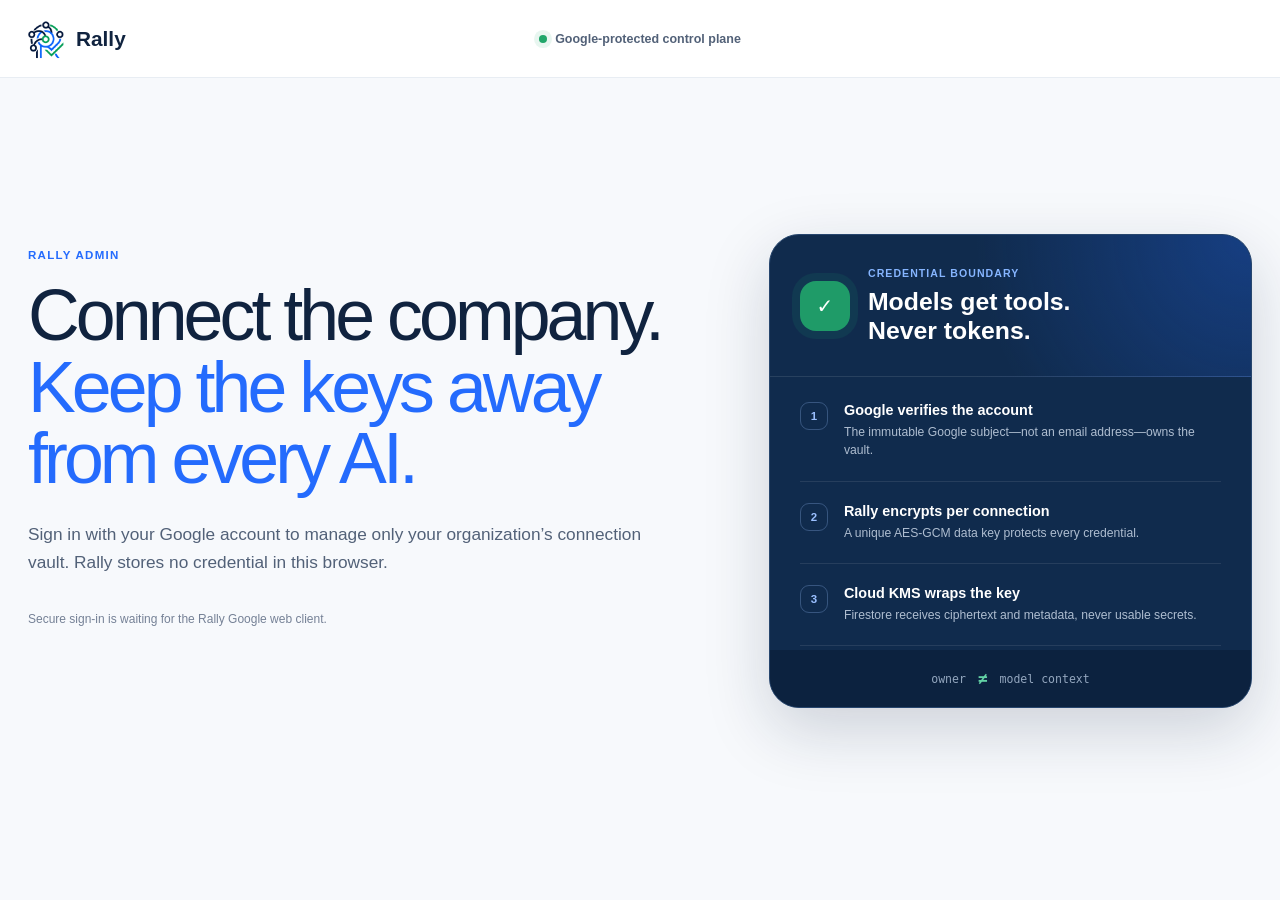
==== site/admin/index.html @ dcc52928 "Add Google-backed customer credential vault" ====
<!doctype html>
<html lang="en">
<head>
  <meta charset="utf-8">
  <meta name="viewport" content="width=device-width,initial-scale=1">
  <meta name="robots" content="noindex,nofollow">
  <meta name="theme-color" content="#f7f9fc">
  <title>Rally Admin · Secure connections</title>
  <link rel="icon" href="../rally-symbol.png">
  <link rel="stylesheet" href="styles.css?v=20260830a">
  <script src="config.js" defer></script>
  <script src="app.js" defer></script>
</head>
<body>
  <a class="skip-link" href="#main">Skip to connections</a>
  <header class="admin-header">
    <a class="brand" href="../" aria-label="Rally homepage"><img src="../rally-symbol.png" alt=""><span>Rally</span></a>
    <div class="header-trust"><span class="trust-dot"></span><span>Google-protected control plane</span></div>
    <button class="text-button" type="button" data-sign-out hidden>Sign out</button>
  </header>

  <main id="main">
    <section class="signin-shell" data-signed-out>
      <div class="signin-copy">
        <p class="eyebrow">Rally admin</p>
        <h1>Connect the company.<br><span>Keep the keys away from every AI.</span></h1>
        <p class="lede">Sign in with your Google account to manage only your organization’s connection vault. Rally stores no credential in this browser.</p>
        <div class="signin-action">
          <div data-google-button></div>
          <p class="configuration-note" data-configuration-note>Checking secure sign-in…</p>
        </div>
      </div>
      <aside class="security-receipt" aria-label="Credential security architecture">
        <div class="receipt-heading"><span class="shield">✓</span><div><p>Credential boundary</p><h2>Models get tools.<br>Never tokens.</h2></div></div>
        <ol>
          <li><span>1</span><div><b>Google verifies the account</b><small>The immutable Google subject—not an email address—owns the vault.</small></div></li>
          <li><span>2</span><div><b>Rally encrypts per connection</b><small>A unique AES-GCM data key protects every credential.</small></div></li>
          <li><span>3</span><div><b>Cloud KMS wraps the key</b><small>Firestore receives ciphertext and metadata, never usable secrets.</small></div></li>
        </ol>
        <p class="receipt-rule"><span>owner</span><b>≠</b><span>model context</span></p>
      </aside>
    </section>

    <section class="dashboard" data-dashboard hidden>
      <div class="dashboard-heading">
        <div><p class="eyebrow">Connection vault</p><h1>Your approved systems.</h1><p>Secure credentials here first. Rally will not call a provider until its capability check and policy preset also pass.</p></div>
        <div class="account-card"><img data-user-picture alt="" hidden><span class="account-initial" data-user-initial>R</span><div><b data-user-name>Rally administrator</b><small data-user-email></small></div></div>
      </div>

      <div class="vault-summary" aria-label="Vault status">
        <div><span data-connection-count>0</span><p>credentials secured</p></div>
        <div><span>9</span><p>bounded adapters</p></div>
        <div><span>0</span><p>keys exposed to models</p></div>
        <div class="kms-proof"><span>✓</span><p><b>Google Cloud KMS</b><small>Envelope encryption active</small></p></div>
      </div>

      <div class="connection-heading"><div><p class="eyebrow">Business systems</p><h2>Grant the minimum. Verify before use.</h2></div><p>A stored credential is not automatically a live connection. Rally keeps each adapter disabled until authenticated discovery proves exactly what it can do.</p></div>
      <div class="connection-grid" data-connection-grid>
        <article class="connection-card is-pending" data-connector="google-workspace"><header><img src="../brandmarks/google.svg" alt=""><span class="connection-state">OAuth required</span></header><h3>Google Workspace</h3><p>Drive, Docs, Sheets, Slides, Calendar, Gmail, Chat, and contacts.</p><footer><span>OAuth</span><button type="button" disabled>OAuth next</button></footer></article>
        <article class="connection-card is-pending" data-connector="slack"><header><img src="../brandmarks/slack.svg" alt=""><span class="connection-state">OAuth required</span></header><h3>Slack</h3><p>Search decisions, understand history, and prepare governed team updates.</p><footer><span>OAuth</span><button type="button" disabled>OAuth next</button></footer></article>
        <article class="connection-card" data-connector="github" data-kind="bearer_token"><header><img src="../brandmarks/github.svg" alt=""><span class="connection-state">Not secured</span></header><h3>GitHub</h3><p>Repositories, issues, pull requests, and Actions through the locked-down MCP path.</p><footer><span>Token</span><button type="button">Secure credential</button></footer></article>
        <article class="connection-card" data-connector="cloudflare" data-kind="api_key"><header><img src="../brandmarks/cloudflare.svg" alt=""><span class="connection-state">Not secured</span></header><h3>Cloudflare</h3><p>Observability, DNS, Workers, storage, and security under an explicit scope.</p><footer><span>API token</span><button type="button">Secure credential</button></footer></article>
        <article class="connection-card" data-connector="n8n" data-kind="api_key"><header><img src="../brandmarks/n8n.svg" alt=""><span class="connection-state">Not secured</span></header><h3>n8n</h3><p>Only administrator-approved workflows exposed as bounded company tools.</p><footer><span>API key</span><button type="button">Secure credential</button></footer></article>
        <article class="connection-card" data-connector="stripe" data-kind="api_key"><header><img src="../brandmarks/stripe.svg" alt=""><span class="connection-state">Not secured</span></header><h3>Stripe</h3><p>Customers, subscriptions, payments, and reports with money movement gated.</p><footer><span>Restricted key</span><button type="button">Secure credential</button></footer></article>
        <article class="connection-card is-pending" data-connector="atlassian"><header><img src="../brandmarks/atlassian.svg" alt=""><span class="connection-state">OAuth required</span></header><h3>Atlassian</h3><p>Jira, Confluence, and Compass context in one accountable assignment.</p><footer><span>OAuth</span><button type="button" disabled>OAuth next</button></footer></article>
        <article class="connection-card is-pending" data-connector="salesforce"><header><img src="../brandmarks/salesforce.svg" alt=""><span class="connection-state">OAuth required</span></header><h3>Salesforce</h3><p>Customer, pipeline, and service records through a read-first SObject boundary.</p><footer><span>OAuth</span><button type="button" disabled>OAuth next</button></footer></article>
        <article class="connection-card" data-connector="hyperagent" data-kind="bearer_token"><header><img src="../brandmarks/hyperagent.svg" alt=""><span class="connection-state">Not secured</span></header><h3>HyperAgent</h3><p>Delegate eligible creative work through a verified agent interface.</p><footer><span>Token</span><button type="button">Secure credential</button></footer></article>
      </div>
      <p class="vault-boundary"><b>Honest boundary:</b> credential storage is live only after Google sign-in and the KMS control plane respond. “Secured” means encrypted at rest—not yet discovered, approved, or executable.</p>
    </section>
  </main>

  <dialog class="credential-dialog" data-credential-dialog aria-labelledby="credential-title">
    <form method="dialog" data-credential-form>
      <button class="dialog-close" type="button" aria-label="Close" data-dialog-close>×</button>
      <p class="eyebrow">Tenant-isolated vault</p>
      <h2 id="credential-title">Secure a credential</h2>
      <p data-dialog-copy>The value travels once over HTTPS to Rally’s Google Cloud control plane.</p>
      <label for="credential-value">Credential value</label>
      <input id="credential-value" name="credential" type="password" autocomplete="off" spellcheck="false" required maxlength="65536">
      <div class="dialog-safety"><span>✓</span><p>Never stored in this browser. Never returned by the API. Never placed in model context.</p></div>
      <p class="form-status" data-form-status role="status"></p>
      <button class="primary-button" type="submit">Encrypt and secure</button>
    </form>
  </dialog>
</body>
</html>
---- site/admin/styles.css ----
:root {
  --blue: #246bfd;
  --blue-soft: #e9f0ff;
  --green: #137333;
  --green-soft: #e7f7f0;
  --ink: #10233f;
  --muted: #526178;
  --quiet: #758196;
  --line: #d9e0ea;
  --line-soft: #e8edf3;
  --surface: #fff;
  --canvas: #f7f9fc;
  --shadow: 0 16px 50px rgba(16,35,63,.09);
}
* { box-sizing: border-box; }
html { min-height: 100%; }
body { min-height: 100vh; margin: 0; color: var(--ink); background: var(--canvas); font-family: Roboto, Arial, system-ui, sans-serif; -webkit-font-smoothing: antialiased; }
button, input { font: inherit; }
button { color: inherit; }
p { color: var(--muted); line-height: 1.6; }
h1, h2, h3, p { margin-top: 0; }
h1, h2, h3 { font-family: Arial, system-ui, sans-serif; }
button:focus-visible, a:focus-visible, input:focus-visible { outline: 3px solid rgba(36,107,253,.24); outline-offset: 3px; }
[hidden] { display: none !important; }
.skip-link { position: fixed; z-index: 100; top: -60px; left: 18px; padding: 12px 16px; color: #fff; border-radius: 8px; background: var(--blue); }
.skip-link:focus { top: 18px; }
.admin-header { min-height: 78px; display: grid; grid-template-columns: 1fr auto 1fr; align-items: center; gap: 20px; padding: 0 max(24px, calc((100vw - 1320px) / 2)); border-bottom: 1px solid var(--line-soft); background: rgba(255,255,255,.95); backdrop-filter: blur(16px); }
.brand { display: inline-flex; align-items: center; gap: 10px; width: fit-content; color: var(--ink); text-decoration: none; font-size: 1.3rem; font-weight: 650; }
.brand img { width: 42px; height: 42px; object-fit: contain; }
.header-trust { display: inline-flex; align-items: center; gap: 8px; color: var(--muted); font-size: .78rem; font-weight: 600; }
.trust-dot { width: 8px; height: 8px; border-radius: 50%; background: #20a66a; box-shadow: 0 0 0 5px rgba(32,166,106,.1); }
.text-button { justify-self: end; padding: 9px 14px; cursor: pointer; border: 0; border-radius: 999px; background: transparent; font-size: .84rem; font-weight: 600; }
.text-button:hover { background: #eef2f8; }
main { max-width: 1320px; margin: 0 auto; padding: 68px 28px 100px; }
.eyebrow { margin: 0 0 16px; color: var(--blue); font-size: .72rem; font-weight: 750; letter-spacing: .11em; text-transform: uppercase; }
.signin-shell { min-height: 650px; display: grid; grid-template-columns: minmax(0, 1.04fr) minmax(430px, .76fr); align-items: center; gap: 80px; }
.signin-copy { max-width: 720px; }
.signin-copy h1, .dashboard-heading h1 { margin-bottom: 26px; font-size: clamp(3rem, 5.6vw, 5.3rem); font-weight: 500; line-height: 1; letter-spacing: -.055em; }
.signin-copy h1 span { color: var(--blue); }
.lede { max-width: 620px; margin-bottom: 34px; font-size: 1.08rem; }
.signin-action { min-height: 86px; }
.configuration-note { margin: 12px 0 0; color: var(--quiet); font-size: .75rem; }
.security-receipt { overflow: hidden; border: 1px solid #27466e; border-radius: 30px; background: #102b4d; box-shadow: 0 22px 65px rgba(16,35,63,.18); }
.receipt-heading { display: flex; align-items: center; gap: 18px; padding: 30px; border-bottom: 1px solid rgba(255,255,255,.1); background: radial-gradient(circle at 100% 0, rgba(36,107,253,.3), transparent 55%); }
.receipt-heading p { margin: 0 0 5px; color: #86b5ff; font-size: .66rem; font-weight: 750; letter-spacing: .1em; text-transform: uppercase; }
.receipt-heading h2 { margin: 0; color: #fff; font-size: 1.55rem; line-height: 1.2; }
.shield { width: 50px; height: 50px; display: grid; flex: none; place-items: center; color: #fff; border-radius: 16px; background: #1f9b68; box-shadow: 0 0 0 8px rgba(31,155,104,.12); font-size: 1.25rem; }
.security-receipt ol { margin: 0; padding: 4px 30px; list-style: none; }
.security-receipt li { display: grid; grid-template-columns: 30px 1fr; gap: 14px; padding: 21px 0; border-bottom: 1px solid rgba(255,255,255,.09); }
.security-receipt li > span { width: 28px; height: 28px; display: grid; place-items: center; color: #9bc0ff; border: 1px solid rgba(155,192,255,.28); border-radius: 9px; font-size: .72rem; font-weight: 700; }
.security-receipt b { display: block; color: #fff; font-size: .9rem; }
.security-receipt small { display: block; margin-top: 5px; color: #aebdd0; font-size: .76rem; line-height: 1.5; }
.receipt-rule { display: flex; align-items: center; justify-content: center; gap: 12px; margin: 0; padding: 19px; color: #94a7bf; background: #0c223f; font: .72rem ui-monospace, SFMono-Regular, Menlo, monospace; }
.receipt-rule b { color: #63d2a5; font-size: 1rem; }
.dashboard-heading { display: grid; grid-template-columns: 1fr auto; align-items: end; gap: 50px; margin-bottom: 36px; }
.dashboard-heading > div:first-child { max-width: 760px; }
.dashboard-heading h1 { margin-bottom: 16px; }
.dashboard-heading > div:first-child > p:last-child { max-width: 680px; margin-bottom: 0; }
.account-card { min-width: 250px; display: flex; align-items: center; gap: 12px; padding: 14px 16px; border: 1px solid var(--line); border-radius: 18px; background: #fff; }
.account-card img, .account-initial { width: 40px; height: 40px; border-radius: 50%; }
.account-card img { object-fit: cover; }
.account-initial { display: grid; place-items: center; color: #fff; background: #7651c9; font-weight: 700; }
.account-card b, .account-card small { display: block; }
.account-card b { font-size: .82rem; }
.account-card small { max-width: 180px; overflow: hidden; margin-top: 3px; color: var(--quiet); font-size: .7rem; text-overflow: ellipsis; white-space: nowrap; }
.vault-summary { display: grid; grid-template-columns: repeat(3, minmax(120px, .65fr)) minmax(260px, 1.2fr); overflow: hidden; margin-bottom: 82px; border: 1px solid var(--line); border-radius: 24px; background: #fff; box-shadow: 0 10px 34px rgba(16,35,63,.05); }
.vault-summary > div { min-height: 118px; display: flex; flex-direction: column; justify-content: center; padding: 22px 26px; border-right: 1px solid var(--line-soft); }
.vault-summary > div:last-child { border-right: 0; }
.vault-summary span { color: var(--blue); font-size: 1.7rem; font-weight: 600; }
.vault-summary p { margin: 4px 0 0; font-size: .74rem; }
.vault-summary .kms-proof { flex-direction: row; align-items: center; justify-content: flex-start; gap: 13px; background: var(--green-soft); }
.kms-proof > span { width: 38px; height: 38px; display: grid; place-items: center; color: #fff; border-radius: 50%; background: #24a36b; font-size: .9rem; }
.kms-proof b, .kms-proof small { display: block; }
.kms-proof b { color: var(--green); font-size: .84rem; }
.kms-proof small { margin-top: 3px; color: #51806b; font-size: .68rem; }
.connection-heading { display: grid; grid-template-columns: 1fr minmax(340px, .7fr); align-items: end; gap: 70px; margin-bottom: 30px; }
.connection-heading h2 { margin: 0; font-size: clamp(2rem, 3.6vw, 3.3rem); font-weight: 500; line-height: 1.05; letter-spacing: -.045em; }
.connection-heading > p { margin: 0 0 4px; font-size: .88rem; }
.connection-grid { display: grid; grid-template-columns: repeat(3, 1fr); gap: 16px; }
.connection-card { min-height: 260px; display: flex; flex-direction: column; padding: 24px; border: 1px solid var(--line); border-radius: 22px; background: #fff; transition: border-color .18s, box-shadow .18s, transform .18s; }
.connection-card:hover { border-color: #b7c6db; box-shadow: 0 14px 36px rgba(16,35,63,.07); transform: translateY(-2px); }
.connection-card.is-secured { border-color: #a8dcc2; background: linear-gradient(180deg, #f2fbf6, #fff 44%); }
.connection-card header { display: flex; align-items: center; justify-content: space-between; gap: 16px; }
.connection-card header img { width: 42px; height: 42px; padding: 8px; object-fit: contain; border: 1px solid var(--line-soft); border-radius: 13px; background: #fff; }
.connection-state { color: var(--quiet); border-radius: 999px; background: #f0f3f8; padding: 7px 9px; font-size: .59rem; font-weight: 700; letter-spacing: .045em; text-transform: uppercase; }
.is-secured .connection-state { color: var(--green); background: var(--green-soft); }
.connection-card h3 { margin: 27px 0 8px; font-size: 1.13rem; }
.connection-card > p { margin: 0; font-size: .79rem; line-height: 1.55; }
.connection-card footer { display: flex; align-items: center; justify-content: space-between; gap: 12px; margin-top: auto; padding-top: 22px; }
.connection-card footer > span { color: var(--quiet); font-size: .65rem; text-transform: uppercase; }
.connection-card button { padding: 8px 11px; cursor: pointer; color: #174ea6; border: 0; border-radius: 10px; background: var(--blue-soft); font-size: .72rem; font-weight: 650; }
.connection-card button:hover { color: #fff; background: var(--blue); }
.connection-card button:disabled { cursor: not-allowed; color: var(--quiet); background: #f0f3f8; }
.connection-card.is-pending { background: #fbfcfe; }
.vault-boundary { max-width: 1000px; margin: 28px 0 0; padding: 18px 20px; border-left: 3px solid #63d2a5; border-radius: 0 14px 14px 0; background: #eef6f3; font-size: .76rem; }
.credential-dialog { width: min(520px, calc(100vw - 32px)); padding: 0; color: var(--ink); border: 0; border-radius: 26px; background: #fff; box-shadow: 0 30px 90px rgba(16,35,63,.26); }
.credential-dialog::backdrop { background: rgba(16,35,63,.5); backdrop-filter: blur(5px); }
.credential-dialog form { position: relative; padding: 34px; }
.credential-dialog h2 { margin-bottom: 12px; font-size: 2rem; letter-spacing: -.04em; }
.credential-dialog form > p:not(.eyebrow):not(.form-status) { margin-bottom: 24px; font-size: .86rem; }
.dialog-close { position: absolute; top: 18px; right: 18px; width: 36px; height: 36px; cursor: pointer; border: 0; border-radius: 50%; background: #f0f3f8; font-size: 1.35rem; }
.credential-dialog label { display: block; margin-bottom: 8px; font-size: .74rem; font-weight: 650; }
.credential-dialog input { width: 100%; min-height: 50px; padding: 12px 14px; border: 1px solid var(--line); border-radius: 12px; background: #f9fbfd; }
.dialog-safety { display: flex; gap: 10px; margin: 15px 0 20px; padding: 13px; border-radius: 12px; background: var(--green-soft); }
.dialog-safety > span { color: var(--green); font-weight: 700; }
.dialog-safety p { margin: 0; color: #3f725b; font-size: .7rem; line-height: 1.45; }
.form-status { min-height: 20px; margin: 0 0 8px; color: #b3261e; font-size: .72rem; }
.primary-button { width: 100%; min-height: 50px; cursor: pointer; color: #fff; border: 0; border-radius: 999px; background: var(--blue); font-weight: 650; }
.primary-button:hover { background: #1554d8; }
.primary-button:disabled { cursor: wait; opacity: .62; }
@media (max-width: 980px) {
  .signin-shell { grid-template-columns: 1fr; gap: 44px; }
  .security-receipt { max-width: 680px; }
  .connection-grid { grid-template-columns: 1fr 1fr; }
  .vault-summary { grid-template-columns: 1fr 1fr; }
  .vault-summary > div:nth-child(2) { border-right: 0; }
  .vault-summary > div:nth-child(-n+2) { border-bottom: 1px solid var(--line-soft); }
  .dashboard-heading, .connection-heading { grid-template-columns: 1fr; gap: 24px; }
  .account-card { width: fit-content; }
}
@media (max-width: 640px) {
  .admin-header { grid-template-columns: 1fr auto; padding: 0 16px; }
  .header-trust { display: none; }
  main { padding: 46px 18px 80px; }
  .signin-copy h1, .dashboard-heading h1 { font-size: 2.7rem; }
  .signin-shell { min-height: 0; }
  .security-receipt ol, .receipt-heading { padding-left: 22px; padding-right: 22px; }
  .vault-summary, .connection-grid { grid-template-columns: 1fr; }
  .vault-summary > div { min-height: 92px; border-right: 0; border-bottom: 1px solid var(--line-soft); }
  .vault-summary > div:last-child { border-bottom: 0; }
  .connection-card { min-height: 230px; }
  .credential-dialog form { padding: 30px 22px 24px; }
}
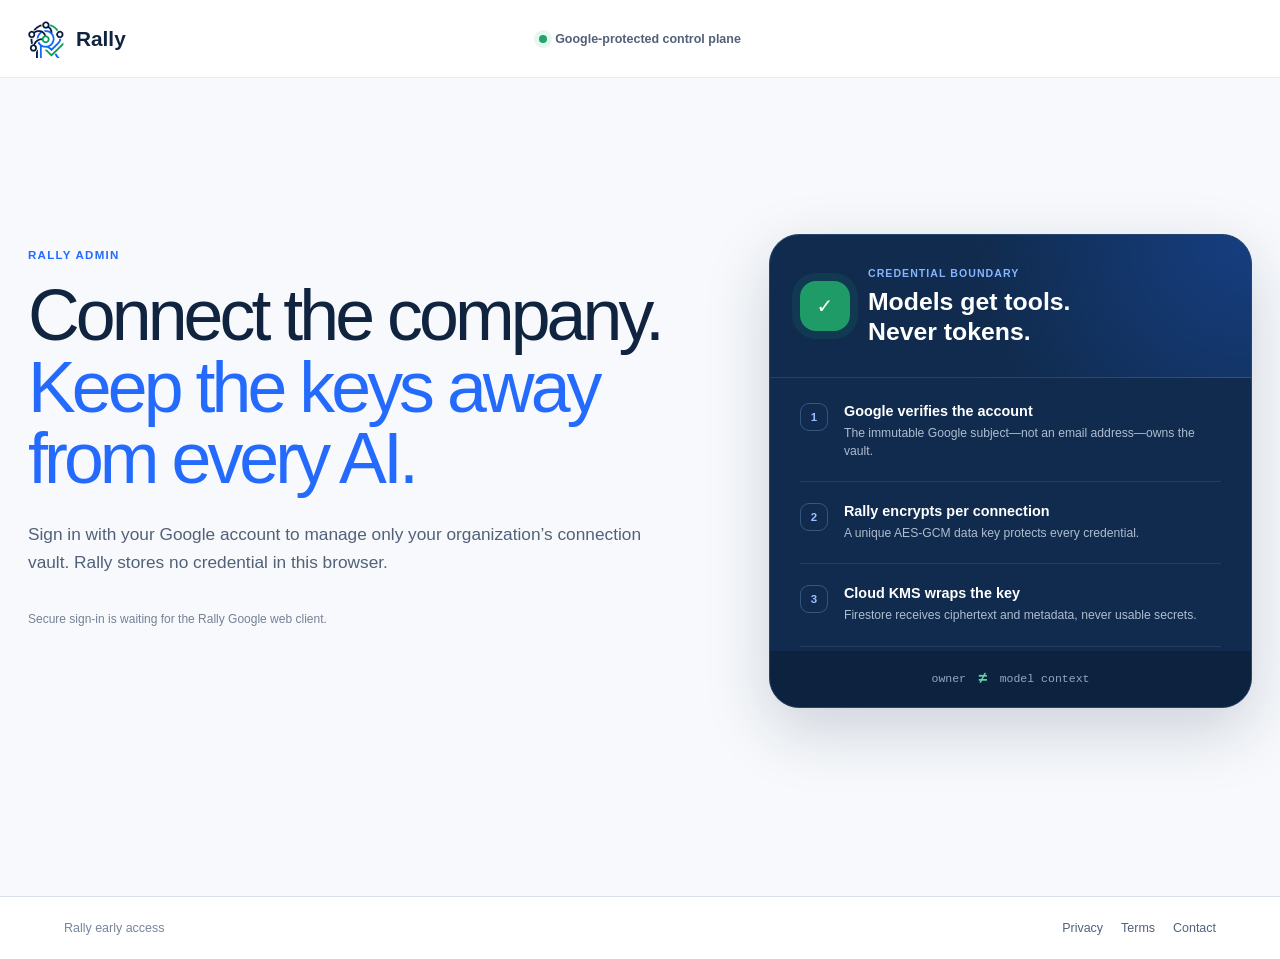
==== commit 5d33a102: "Publish Rally privacy policy and terms" ====
--- a/site/admin/index.html
+++ b/site/admin/index.html
@@ -70,6 +70,8 @@
     </section>
   </main>
 
+  <footer class="admin-legal"><span>Rally early access</span><nav aria-label="Legal"><a href="../privacy/">Privacy</a><a href="../terms/">Terms</a><a href="mailto:terry@agent9.dev">Contact</a></nav></footer>
+
   <dialog class="credential-dialog" data-credential-dialog aria-labelledby="credential-title">
     <form method="dialog" data-credential-form>
       <button class="dialog-close" type="button" aria-label="Close" data-dialog-close>×</button>
--- a/site/admin/styles.css
+++ b/site/admin/styles.css
@@ -108,6 +108,10 @@
 .primary-button { width: 100%; min-height: 50px; cursor: pointer; color: #fff; border: 0; border-radius: 999px; background: var(--blue); font-weight: 650; }
 .primary-button:hover { background: #1554d8; }
 .primary-button:disabled { cursor: wait; opacity: .62; }
+.admin-legal { display: flex; align-items: center; justify-content: space-between; gap: 20px; padding: 24px clamp(20px,5vw,72px); color: #77869b; border-top: 1px solid var(--line); background: #fff; font-size: .78rem; }
+.admin-legal nav { display: flex; gap: 18px; }
+.admin-legal a { color: #51627c; text-decoration: none; }
+.admin-legal a:hover { color: var(--blue); }
 @media (max-width: 980px) {
   .signin-shell { grid-template-columns: 1fr; gap: 44px; }
   .security-receipt { max-width: 680px; }
@@ -130,4 +134,5 @@
   .vault-summary > div:last-child { border-bottom: 0; }
   .connection-card { min-height: 230px; }
   .credential-dialog form { padding: 30px 22px 24px; }
+  .admin-legal { align-items: flex-start; flex-direction: column; }
 }
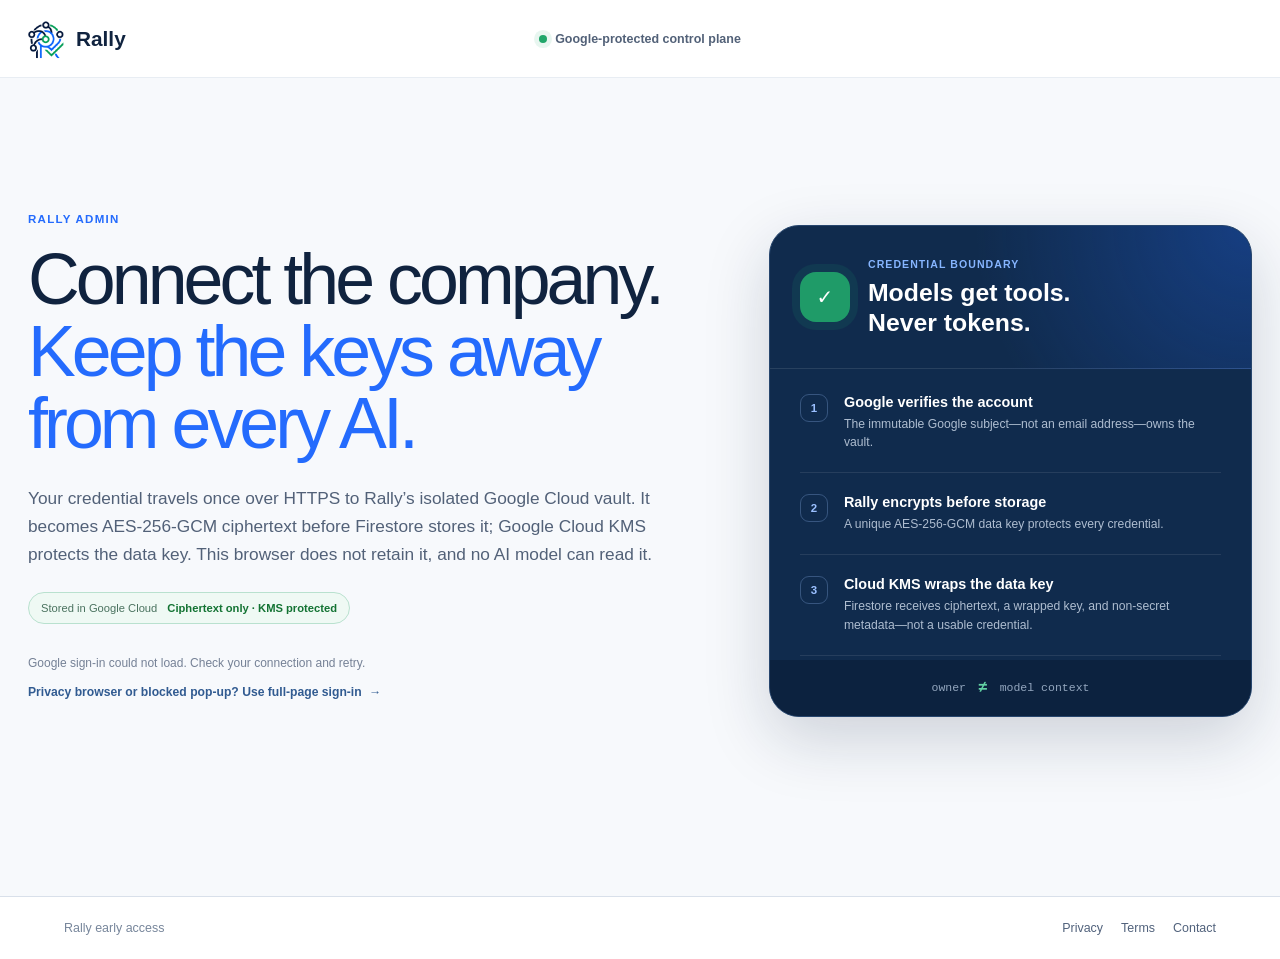
==== commit 5f50ea1a: "Harden Google sign-in for privacy browsers" ====
--- a/site/admin/index.html
+++ b/site/admin/index.html
@@ -7,7 +7,7 @@
   <meta name="theme-color" content="#f7f9fc">
   <title>Rally Admin · Secure connections</title>
   <link rel="icon" href="../rally-symbol.png">
-  <link rel="stylesheet" href="styles.css?v=20260830a">
+  <link rel="stylesheet" href="styles.css?v=20260830b">
   <script src="config.js" defer></script>
   <script src="app.js" defer></script>
 </head>
@@ -24,18 +24,20 @@
       <div class="signin-copy">
         <p class="eyebrow">Rally admin</p>
         <h1>Connect the company.<br><span>Keep the keys away from every AI.</span></h1>
-        <p class="lede">Sign in with your Google account to manage only your organization’s connection vault. Rally stores no credential in this browser.</p>
+        <p class="lede">Your credential travels once over HTTPS to Rally’s isolated Google Cloud vault. It becomes AES-256-GCM ciphertext before Firestore stores it; Google Cloud KMS protects the data key. This browser does not retain it, and no AI model can read it.</p>
+        <div class="vault-location" aria-label="Credential storage location"><span>Stored in Google Cloud</span><b>Ciphertext only · KMS protected</b></div>
         <div class="signin-action">
           <div data-google-button></div>
           <p class="configuration-note" data-configuration-note>Checking secure sign-in…</p>
+          <a class="signin-fallback" href="private-browser/">Privacy browser or blocked pop-up? Use full-page sign-in <span aria-hidden="true">→</span></a>
         </div>
       </div>
       <aside class="security-receipt" aria-label="Credential security architecture">
         <div class="receipt-heading"><span class="shield">✓</span><div><p>Credential boundary</p><h2>Models get tools.<br>Never tokens.</h2></div></div>
         <ol>
           <li><span>1</span><div><b>Google verifies the account</b><small>The immutable Google subject—not an email address—owns the vault.</small></div></li>
-          <li><span>2</span><div><b>Rally encrypts per connection</b><small>A unique AES-GCM data key protects every credential.</small></div></li>
-          <li><span>3</span><div><b>Cloud KMS wraps the key</b><small>Firestore receives ciphertext and metadata, never usable secrets.</small></div></li>
+          <li><span>2</span><div><b>Rally encrypts before storage</b><small>A unique AES-256-GCM data key protects every credential.</small></div></li>
+          <li><span>3</span><div><b>Cloud KMS wraps the data key</b><small>Firestore receives ciphertext, a wrapped key, and non-secret metadata—not a usable credential.</small></div></li>
         </ol>
         <p class="receipt-rule"><span>owner</span><b>≠</b><span>model context</span></p>
       </aside>
@@ -77,7 +79,7 @@
       <button class="dialog-close" type="button" aria-label="Close" data-dialog-close>×</button>
       <p class="eyebrow">Tenant-isolated vault</p>
       <h2 id="credential-title">Secure a credential</h2>
-      <p data-dialog-copy>The value travels once over HTTPS to Rally’s Google Cloud control plane.</p>
+      <p data-dialog-copy>The value travels once over HTTPS to Rally’s isolated Google Cloud control plane and is encrypted before Firestore persists it.</p>
       <label for="credential-value">Credential value</label>
       <input id="credential-value" name="credential" type="password" autocomplete="off" spellcheck="false" required maxlength="65536">
       <div class="dialog-safety"><span>✓</span><p>Never stored in this browser. Never returned by the API. Never placed in model context.</p></div>
--- a/site/admin/styles.css
+++ b/site/admin/styles.css
@@ -31,25 +31,34 @@
 .trust-dot { width: 8px; height: 8px; border-radius: 50%; background: #20a66a; box-shadow: 0 0 0 5px rgba(32,166,106,.1); }
 .text-button { justify-self: end; padding: 9px 14px; cursor: pointer; border: 0; border-radius: 999px; background: transparent; font-size: .84rem; font-weight: 600; }
 .text-button:hover { background: #eef2f8; }
+.text-link { justify-self: end; padding: 9px 14px; color: var(--muted); border-radius: 999px; text-decoration: none; font-size: .84rem; font-weight: 600; }
+.text-link:hover { color: var(--blue); background: #eef2f8; }
 main { max-width: 1320px; margin: 0 auto; padding: 68px 28px 100px; }
 .eyebrow { margin: 0 0 16px; color: var(--blue); font-size: .72rem; font-weight: 750; letter-spacing: .11em; text-transform: uppercase; }
 .signin-shell { min-height: 650px; display: grid; grid-template-columns: minmax(0, 1.04fr) minmax(430px, .76fr); align-items: center; gap: 80px; }
 .signin-copy { max-width: 720px; }
 .signin-copy h1, .dashboard-heading h1 { margin-bottom: 26px; font-size: clamp(3rem, 5.6vw, 5.3rem); font-weight: 500; line-height: 1; letter-spacing: -.055em; }
 .signin-copy h1 span { color: var(--blue); }
-.lede { max-width: 620px; margin-bottom: 34px; font-size: 1.08rem; }
-.signin-action { min-height: 86px; }
+.lede { max-width: 650px; margin-bottom: 24px; font-size: 1.08rem; }
+.vault-location { width: fit-content; display: flex; align-items: center; gap: 10px; margin: 0 0 30px; padding: 9px 12px; border: 1px solid #b9e1cf; border-radius: 999px; background: #eff9f4; font-size: .7rem; }
+.vault-location span { color: #4a725f; }
+.vault-location b { color: var(--green); }
+.signin-action { min-height: 78px; }
 .configuration-note { margin: 12px 0 0; color: var(--quiet); font-size: .75rem; }
-.security-receipt { overflow: hidden; border: 1px solid #27466e; border-radius: 30px; background: #102b4d; box-shadow: 0 22px 65px rgba(16,35,63,.18); }
+.signin-fallback { display: inline-flex; align-items: center; gap: 7px; margin-top: 12px; color: #315b91; text-decoration: none; font-size: .76rem; font-weight: 650; }
+.signin-fallback span { transition: transform .18s ease; }
+.signin-fallback:hover { color: var(--blue); }
+.signin-fallback:hover span { transform: translateX(3px); }
+.security-receipt, .redirect-proof { overflow: hidden; border: 1px solid #27466e; border-radius: 30px; background: #102b4d; box-shadow: 0 22px 65px rgba(16,35,63,.18); }
 .receipt-heading { display: flex; align-items: center; gap: 18px; padding: 30px; border-bottom: 1px solid rgba(255,255,255,.1); background: radial-gradient(circle at 100% 0, rgba(36,107,253,.3), transparent 55%); }
 .receipt-heading p { margin: 0 0 5px; color: #86b5ff; font-size: .66rem; font-weight: 750; letter-spacing: .1em; text-transform: uppercase; }
 .receipt-heading h2 { margin: 0; color: #fff; font-size: 1.55rem; line-height: 1.2; }
 .shield { width: 50px; height: 50px; display: grid; flex: none; place-items: center; color: #fff; border-radius: 16px; background: #1f9b68; box-shadow: 0 0 0 8px rgba(31,155,104,.12); font-size: 1.25rem; }
-.security-receipt ol { margin: 0; padding: 4px 30px; list-style: none; }
-.security-receipt li { display: grid; grid-template-columns: 30px 1fr; gap: 14px; padding: 21px 0; border-bottom: 1px solid rgba(255,255,255,.09); }
-.security-receipt li > span { width: 28px; height: 28px; display: grid; place-items: center; color: #9bc0ff; border: 1px solid rgba(155,192,255,.28); border-radius: 9px; font-size: .72rem; font-weight: 700; }
-.security-receipt b { display: block; color: #fff; font-size: .9rem; }
-.security-receipt small { display: block; margin-top: 5px; color: #aebdd0; font-size: .76rem; line-height: 1.5; }
+.security-receipt ol, .redirect-proof ul { margin: 0; padding: 4px 30px; list-style: none; }
+.security-receipt li, .redirect-proof li { display: grid; grid-template-columns: 30px 1fr; gap: 14px; padding: 21px 0; border-bottom: 1px solid rgba(255,255,255,.09); }
+.security-receipt li > span, .redirect-proof li > span { width: 28px; height: 28px; display: grid; place-items: center; color: #9bc0ff; border: 1px solid rgba(155,192,255,.28); border-radius: 9px; font-size: .72rem; font-weight: 700; }
+.security-receipt b, .redirect-proof b { display: block; color: #fff; font-size: .9rem; }
+.security-receipt small, .redirect-proof small { display: block; margin-top: 5px; color: #aebdd0; font-size: .76rem; line-height: 1.5; }
 .receipt-rule { display: flex; align-items: center; justify-content: center; gap: 12px; margin: 0; padding: 19px; color: #94a7bf; background: #0c223f; font: .72rem ui-monospace, SFMono-Regular, Menlo, monospace; }
 .receipt-rule b { color: #63d2a5; font-size: 1rem; }
 .dashboard-heading { display: grid; grid-template-columns: 1fr auto; align-items: end; gap: 50px; margin-bottom: 36px; }
@@ -112,9 +121,15 @@
 .admin-legal nav { display: flex; gap: 18px; }
 .admin-legal a { color: #51627c; text-decoration: none; }
 .admin-legal a:hover { color: var(--blue); }
+.redirect-main { min-height: calc(100vh - 147px); display: grid; align-items: center; }
+.redirect-shell { display: grid; grid-template-columns: minmax(0, 1fr) minmax(430px, .78fr); align-items: center; gap: 82px; }
+.redirect-copy { max-width: 690px; }
+.redirect-copy h1 { margin-bottom: 26px; font-size: clamp(3rem, 5.4vw, 5rem); font-weight: 500; line-height: 1; letter-spacing: -.055em; }
+.redirect-copy h1 span { color: var(--blue); }
+.redirect-action { min-height: 78px; margin-top: 30px; }
 @media (max-width: 980px) {
-  .signin-shell { grid-template-columns: 1fr; gap: 44px; }
-  .security-receipt { max-width: 680px; }
+  .signin-shell, .redirect-shell { grid-template-columns: 1fr; gap: 44px; }
+  .security-receipt, .redirect-proof { max-width: 680px; }
   .connection-grid { grid-template-columns: 1fr 1fr; }
   .vault-summary { grid-template-columns: 1fr 1fr; }
   .vault-summary > div:nth-child(2) { border-right: 0; }
@@ -126,9 +141,9 @@
   .admin-header { grid-template-columns: 1fr auto; padding: 0 16px; }
   .header-trust { display: none; }
   main { padding: 46px 18px 80px; }
-  .signin-copy h1, .dashboard-heading h1 { font-size: 2.7rem; }
-  .signin-shell { min-height: 0; }
-  .security-receipt ol, .receipt-heading { padding-left: 22px; padding-right: 22px; }
+  .signin-copy h1, .dashboard-heading h1, .redirect-copy h1 { font-size: 2.7rem; }
+  .signin-shell, .redirect-main { min-height: 0; }
+  .security-receipt ol, .redirect-proof ul, .receipt-heading { padding-left: 22px; padding-right: 22px; }
   .vault-summary, .connection-grid { grid-template-columns: 1fr; }
   .vault-summary > div { min-height: 92px; border-right: 0; border-bottom: 1px solid var(--line-soft); }
   .vault-summary > div:last-child { border-bottom: 0; }
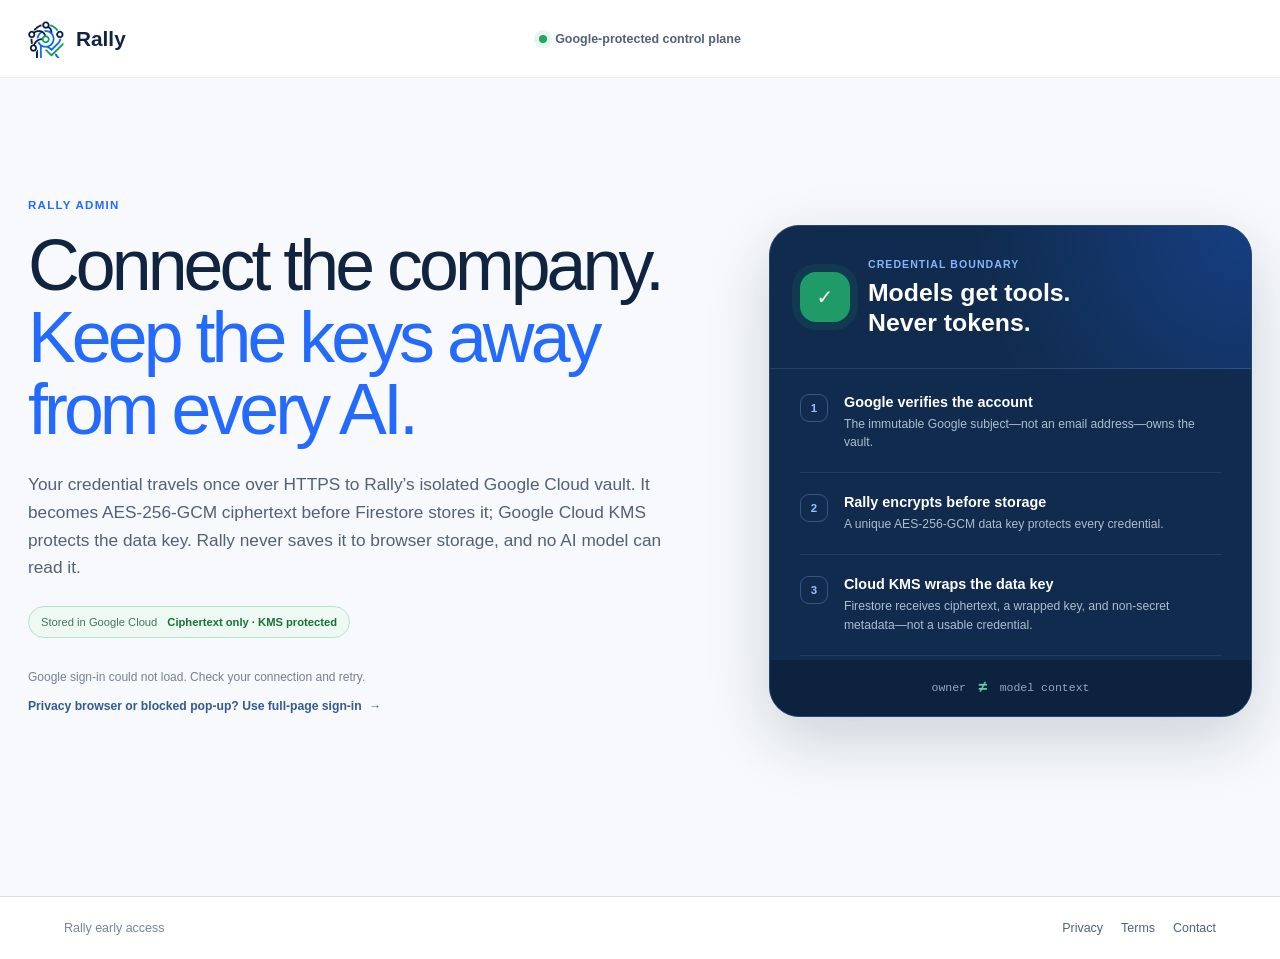
==== commit ca99360e: "Ship governed connector onboarding" ====
--- a/site/admin/index.html
+++ b/site/admin/index.html
@@ -7,9 +7,9 @@
   <meta name="theme-color" content="#f7f9fc">
   <title>Rally Admin · Secure connections</title>
   <link rel="icon" href="../rally-symbol.png">
-  <link rel="stylesheet" href="styles.css?v=20260830b">
+  <link rel="stylesheet" href="styles.css?v=20260831a">
   <script src="config.js" defer></script>
-  <script src="app.js" defer></script>
+  <script src="app.js?v=20260831b" defer></script>
 </head>
 <body>
   <a class="skip-link" href="#main">Skip to connections</a>
@@ -19,16 +19,16 @@
     <button class="text-button" type="button" data-sign-out hidden>Sign out</button>
   </header>
 
-  <main id="main">
+  <main id="main" tabindex="-1">
     <section class="signin-shell" data-signed-out>
       <div class="signin-copy">
         <p class="eyebrow">Rally admin</p>
-        <h1>Connect the company.<br><span>Keep the keys away from every AI.</span></h1>
-        <p class="lede">Your credential travels once over HTTPS to Rally’s isolated Google Cloud vault. It becomes AES-256-GCM ciphertext before Firestore stores it; Google Cloud KMS protects the data key. This browser does not retain it, and no AI model can read it.</p>
+        <h1 tabindex="-1" data-signin-title>Connect the company.<br><span>Keep the keys away from every AI.</span></h1>
+        <p class="lede">Your credential travels once over HTTPS to Rally’s isolated Google Cloud vault. It becomes AES-256-GCM ciphertext before Firestore stores it; Google Cloud KMS protects the data key. Rally never saves it to browser storage, and no AI model can read it.</p>
         <div class="vault-location" aria-label="Credential storage location"><span>Stored in Google Cloud</span><b>Ciphertext only · KMS protected</b></div>
         <div class="signin-action">
           <div data-google-button></div>
-          <p class="configuration-note" data-configuration-note>Checking secure sign-in…</p>
+          <p class="configuration-note" role="status" aria-live="polite" aria-atomic="true" data-configuration-note>Checking secure sign-in…</p>
           <a class="signin-fallback" href="private-browser/">Privacy browser or blocked pop-up? Use full-page sign-in <span aria-hidden="true">→</span></a>
         </div>
       </div>
@@ -45,47 +45,66 @@
 
     <section class="dashboard" data-dashboard hidden>
       <div class="dashboard-heading">
-        <div><p class="eyebrow">Connection vault</p><h1>Your approved systems.</h1><p>Secure credentials here first. Rally will not call a provider until its capability check and policy preset also pass.</p></div>
+        <div><p class="eyebrow">Connection vault</p><h1 tabindex="-1" data-dashboard-title>Your approved systems.</h1><p>Secure credentials here first. Rally will not call a provider until its capability check and policy preset also pass.</p></div>
         <div class="account-card"><img data-user-picture alt="" hidden><span class="account-initial" data-user-initial>R</span><div><b data-user-name>Rally administrator</b><small data-user-email></small></div></div>
       </div>
 
       <div class="vault-summary" aria-label="Vault status">
-        <div><span data-connection-count>0</span><p>credentials secured</p></div>
-        <div><span>9</span><p>bounded adapters</p></div>
+        <div><span data-connection-count>0</span><p>certified connections</p></div>
+        <div><span>9</span><p>supported systems</p></div>
         <div><span>0</span><p>keys exposed to models</p></div>
         <div class="kms-proof"><span>✓</span><p><b>Google Cloud KMS</b><small>Envelope encryption active</small></p></div>
       </div>
 
       <div class="connection-heading"><div><p class="eyebrow">Business systems</p><h2>Grant the minimum. Verify before use.</h2></div><p>A stored credential is not automatically a live connection. Rally keeps each adapter disabled until authenticated discovery proves exactly what it can do.</p></div>
       <div class="connection-grid" data-connection-grid>
-        <article class="connection-card is-pending" data-connector="google-workspace"><header><img src="../brandmarks/google.svg" alt=""><span class="connection-state">OAuth required</span></header><h3>Google Workspace</h3><p>Drive, Docs, Sheets, Slides, Calendar, Gmail, Chat, and contacts.</p><footer><span>OAuth</span><button type="button" disabled>OAuth next</button></footer></article>
-        <article class="connection-card is-pending" data-connector="slack"><header><img src="../brandmarks/slack.svg" alt=""><span class="connection-state">OAuth required</span></header><h3>Slack</h3><p>Search decisions, understand history, and prepare governed team updates.</p><footer><span>OAuth</span><button type="button" disabled>OAuth next</button></footer></article>
-        <article class="connection-card" data-connector="github" data-kind="bearer_token"><header><img src="../brandmarks/github.svg" alt=""><span class="connection-state">Not secured</span></header><h3>GitHub</h3><p>Repositories, issues, pull requests, and Actions through the locked-down MCP path.</p><footer><span>Token</span><button type="button">Secure credential</button></footer></article>
-        <article class="connection-card" data-connector="cloudflare" data-kind="api_key"><header><img src="../brandmarks/cloudflare.svg" alt=""><span class="connection-state">Not secured</span></header><h3>Cloudflare</h3><p>Observability, DNS, Workers, storage, and security under an explicit scope.</p><footer><span>API token</span><button type="button">Secure credential</button></footer></article>
-        <article class="connection-card" data-connector="n8n" data-kind="api_key"><header><img src="../brandmarks/n8n.svg" alt=""><span class="connection-state">Not secured</span></header><h3>n8n</h3><p>Only administrator-approved workflows exposed as bounded company tools.</p><footer><span>API key</span><button type="button">Secure credential</button></footer></article>
-        <article class="connection-card" data-connector="stripe" data-kind="api_key"><header><img src="../brandmarks/stripe.svg" alt=""><span class="connection-state">Not secured</span></header><h3>Stripe</h3><p>Customers, subscriptions, payments, and reports with money movement gated.</p><footer><span>Restricted key</span><button type="button">Secure credential</button></footer></article>
-        <article class="connection-card is-pending" data-connector="atlassian"><header><img src="../brandmarks/atlassian.svg" alt=""><span class="connection-state">OAuth required</span></header><h3>Atlassian</h3><p>Jira, Confluence, and Compass context in one accountable assignment.</p><footer><span>OAuth</span><button type="button" disabled>OAuth next</button></footer></article>
-        <article class="connection-card is-pending" data-connector="salesforce"><header><img src="../brandmarks/salesforce.svg" alt=""><span class="connection-state">OAuth required</span></header><h3>Salesforce</h3><p>Customer, pipeline, and service records through a read-first SObject boundary.</p><footer><span>OAuth</span><button type="button" disabled>OAuth next</button></footer></article>
-        <article class="connection-card" data-connector="hyperagent" data-kind="bearer_token"><header><img src="../brandmarks/hyperagent.svg" alt=""><span class="connection-state">Not secured</span></header><h3>HyperAgent</h3><p>Delegate eligible creative work through a verified agent interface.</p><footer><span>Token</span><button type="button">Secure credential</button></footer></article>
+        <article class="connection-card is-pending" data-connector="google-workspace"><header><img src="../brandmarks/google.svg" alt=""><span class="connection-state" role="status" aria-live="polite" aria-atomic="true">Coming soon</span></header><h3>Google Workspace</h3><p>One approval for a governed bundle of Drive, Docs, Sheets, Slides, Calendar, Gmail, Chat, and contacts.</p><footer><span>One secure sign-in</span><button type="button" data-primary-action disabled>Not available yet</button></footer></article>
+        <article class="connection-card is-pending" data-connector="slack"><header><img src="../brandmarks/slack.svg" alt=""><span class="connection-state" role="status" aria-live="polite" aria-atomic="true">Coming soon</span></header><h3>Slack</h3><p>Search decisions, understand history, and prepare governed team updates.</p><footer><span>Workspace approval</span><button type="button" data-primary-action disabled>Not available yet</button></footer></article>
+        <article class="connection-card" data-connector="github" data-kind="bearer_token"><header><img src="../brandmarks/github.svg" alt=""><span class="connection-state" role="status" aria-live="polite" aria-atomic="true">Ready to connect</span></header><h3>GitHub</h3><p>Repositories, issues, and pull requests through a read-only, locked-down MCP path.</p><footer><span>Fine-grained access</span><button type="button" data-primary-action>Connect</button></footer></article>
+        <article class="connection-card" data-connector="cloudflare" data-kind="api_key"><header><img src="../brandmarks/cloudflare.svg" alt=""><span class="connection-state" role="status" aria-live="polite" aria-atomic="true">Ready to connect</span></header><h3>Cloudflare</h3><p>Investigate Worker logs and metrics through Cloudflare’s scoped Observability MCP server.</p><footer><span>Secure sign-in</span><button type="button" data-primary-action>Connect</button></footer></article>
+        <article class="connection-card" data-connector="n8n" data-kind="api_key"><header><img src="../brandmarks/n8n.svg" alt=""><span class="connection-state" role="status" aria-live="polite" aria-atomic="true">Ready to connect</span></header><h3>n8n</h3><p>Only administrator-approved workflows exposed as bounded company tools.</p><footer><span>Choose workflows</span><button type="button" data-primary-action>Connect</button></footer></article>
+        <article class="connection-card" data-connector="stripe" data-kind="api_key"><header><img src="../brandmarks/stripe.svg" alt=""><span class="connection-state" role="status" aria-live="polite" aria-atomic="true">Ready to connect</span></header><h3>Stripe</h3><p>Inspect account context and Stripe’s API reference without enabling money movement.</p><footer><span>Secure sign-in</span><button type="button" data-primary-action>Connect</button></footer></article>
+        <article class="connection-card" data-connector="atlassian" data-kind="bearer_token"><header><img src="../brandmarks/atlassian.svg" alt=""><span class="connection-state" role="status" aria-live="polite" aria-atomic="true">Ready to connect</span></header><h3>Atlassian</h3><p>Jira, Confluence, and Compass context in one accountable assignment.</p><footer><span>Secure sign-in</span><button type="button" data-primary-action>Connect</button></footer></article>
+        <article class="connection-card is-pending" data-connector="salesforce"><header><img src="../brandmarks/salesforce.svg" alt=""><span class="connection-state" role="status" aria-live="polite" aria-atomic="true">Coming soon</span></header><h3>Salesforce</h3><p>Customer, pipeline, and service records through a read-first SObject boundary.</p><footer><span>Admin approval</span><button type="button" data-primary-action disabled>Not available yet</button></footer></article>
+        <article class="connection-card" data-connector="hyperagent"><header><img src="../brandmarks/hyperagent.svg" alt=""><span class="connection-state" role="status" aria-live="polite" aria-atomic="true">Ready to connect</span></header><h3>HyperAgent</h3><p>Review agent threads and pending approvals through a verified agent interface.</p><footer><span>Secure sign-in</span><button type="button" data-primary-action>Connect</button></footer></article>
       </div>
-      <p class="vault-boundary"><b>Honest boundary:</b> credential storage is live only after Google sign-in and the KMS control plane respond. “Secured” means encrypted at rest—not yet discovered, approved, or executable.</p>
+      <p class="vault-boundary"><b>Certification boundary:</b> “Certified” means Rally completed provider authorization, matched the live MCP tools to a committed safe preset, and passed one fixed read-only canary. An encrypted credential or a successful tool list alone never enables an adapter.</p>
     </section>
   </main>
 
   <footer class="admin-legal"><span>Rally early access</span><nav aria-label="Legal"><a href="../privacy/">Privacy</a><a href="../terms/">Terms</a><a href="mailto:terry@agent9.dev">Contact</a></nav></footer>
 
-  <dialog class="credential-dialog" data-credential-dialog aria-labelledby="credential-title">
-    <form method="dialog" data-credential-form>
+  <dialog class="credential-dialog" data-credential-dialog aria-labelledby="credential-title" aria-describedby="credential-copy">
+    <form method="dialog" aria-busy="false" aria-describedby="credential-copy credential-safety credential-status" data-credential-form>
       <button class="dialog-close" type="button" aria-label="Close" data-dialog-close>×</button>
-      <p class="eyebrow">Tenant-isolated vault</p>
+      <p class="eyebrow" data-dialog-eyebrow>Secure connection</p>
       <h2 id="credential-title">Secure a credential</h2>
-      <p data-dialog-copy>The value travels once over HTTPS to Rally’s isolated Google Cloud control plane and is encrypted before Firestore persists it.</p>
-      <label for="credential-value">Credential value</label>
-      <input id="credential-value" name="credential" type="password" autocomplete="off" spellcheck="false" required maxlength="65536">
-      <div class="dialog-safety"><span>✓</span><p>Never stored in this browser. Never returned by the API. Never placed in model context.</p></div>
-      <p class="form-status" data-form-status role="status"></p>
-      <button class="primary-button" type="submit">Encrypt and secure</button>
+      <p id="credential-copy" data-dialog-copy>The value travels once over HTTPS to Rally’s isolated Google Cloud control plane and is encrypted before Firestore persists it.</p>
+      <ol class="activation-rail" aria-label="Connection stages" aria-busy="false" data-activation-rail>
+        <li class="is-active" aria-current="step"><span>1</span><b>Authorize</b></li><li><span>2</span><b>Discover</b></li><li><span>3</span><b>Test</b></li><li><span>4</span><b>Certify</b></li>
+      </ol>
+      <div class="dialog-field" data-endpoint-field hidden>
+        <label for="connector-endpoint">Your n8n connection URL</label>
+        <input id="connector-endpoint" name="endpoint" type="url" inputmode="url" autocomplete="url" spellcheck="false" maxlength="2048" aria-describedby="connector-endpoint-help" placeholder="https://company.app.n8n.cloud/mcp-server/http">
+        <small id="connector-endpoint-help">In n8n, open Settings → Instance-level MCP and copy the connection URL.</small>
+      </div>
+      <div class="dialog-field" data-workflow-field hidden>
+        <label for="workflow-ids">Approved workflow IDs</label>
+        <textarea id="workflow-ids" name="workflow_ids" rows="3" autocomplete="off" spellcheck="false" maxlength="16448" aria-describedby="workflow-ids-help" placeholder="workflow-id-1, workflow-id-2"></textarea>
+        <small id="workflow-ids-help">Rally will reject every n8n workflow outside this explicit list, even if the provider credential could reach it.</small>
+      </div>
+      <div class="dialog-field" data-credential-field hidden>
+        <label for="credential-value" data-credential-label>Credential value</label>
+        <input id="credential-value" name="credential" type="password" autocomplete="off" spellcheck="false" maxlength="65536" aria-describedby="credential-value-help">
+        <small id="credential-value-help">Rally encrypts this value server-side, clears this field before testing, and never sends it to a model.</small>
+        <a class="provider-guide" href="#" target="_blank" rel="noopener noreferrer" data-token-guide>Open provider instructions <span aria-hidden="true">↗</span></a>
+      </div>
+      <button class="advanced-credential" type="button" data-advanced-token hidden>Advanced: use a restricted credential</button>
+      <div class="dialog-safety" data-dialog-safety><span>✓</span><p id="credential-safety">Never saved to browser storage. Cleared from this form before verification. Never placed in model context.</p></div>
+      <p class="form-status" id="credential-status" data-form-status role="status" aria-live="polite" aria-atomic="true"></p>
+      <button class="primary-button" type="submit" aria-describedby="credential-safety credential-status" data-dialog-submit>Secure and test</button>
     </form>
   </dialog>
+  <div class="connection-toast" role="status" aria-live="polite" aria-atomic="true" data-connection-toast hidden></div>
 </body>
 </html>
--- a/site/admin/styles.css
+++ b/site/admin/styles.css
@@ -15,12 +15,12 @@
 * { box-sizing: border-box; }
 html { min-height: 100%; }
 body { min-height: 100vh; margin: 0; color: var(--ink); background: var(--canvas); font-family: Roboto, Arial, system-ui, sans-serif; -webkit-font-smoothing: antialiased; }
-button, input { font: inherit; }
+button, input, textarea { font: inherit; }
 button { color: inherit; }
 p { color: var(--muted); line-height: 1.6; }
 h1, h2, h3, p { margin-top: 0; }
 h1, h2, h3 { font-family: Arial, system-ui, sans-serif; }
-button:focus-visible, a:focus-visible, input:focus-visible { outline: 3px solid rgba(36,107,253,.24); outline-offset: 3px; }
+button:focus-visible, a:focus-visible, input:focus-visible, textarea:focus-visible, [tabindex="-1"]:focus-visible { outline: 3px solid rgba(36,107,253,.24); outline-offset: 3px; }
 [hidden] { display: none !important; }
 .skip-link { position: fixed; z-index: 100; top: -60px; left: 18px; padding: 12px 16px; color: #fff; border-radius: 8px; background: var(--blue); }
 .skip-link:focus { top: 18px; }
@@ -89,17 +89,24 @@
 .connection-card { min-height: 260px; display: flex; flex-direction: column; padding: 24px; border: 1px solid var(--line); border-radius: 22px; background: #fff; transition: border-color .18s, box-shadow .18s, transform .18s; }
 .connection-card:hover { border-color: #b7c6db; box-shadow: 0 14px 36px rgba(16,35,63,.07); transform: translateY(-2px); }
 .connection-card.is-secured { border-color: #a8dcc2; background: linear-gradient(180deg, #f2fbf6, #fff 44%); }
+.connection-card.needs-attention { border-color: #efcf83; background: linear-gradient(180deg, #fff9e9, #fff 44%); }
+.connection-card.is-returned { border-color: var(--blue); box-shadow: 0 0 0 5px rgba(36,107,253,.1), 0 18px 44px rgba(16,35,63,.1); }
+.connection-card.is-verifying { border-color: #85aefc; background: linear-gradient(180deg, #eef4ff, #fff 48%); }
+.connection-card.is-verifying .connection-state { color: #174ea6; background: #e5edff; }
+.connection-card.is-verifying .connection-state::before { content: ""; display: inline-block; width: 7px; height: 7px; margin-right: 6px; border-radius: 50%; background: var(--blue); }
+.connection-card.is-verifying[aria-busy="true"] .connection-state::before { animation: callback-pulse 1.1s ease-in-out infinite; }
 .connection-card header { display: flex; align-items: center; justify-content: space-between; gap: 16px; }
 .connection-card header img { width: 42px; height: 42px; padding: 8px; object-fit: contain; border: 1px solid var(--line-soft); border-radius: 13px; background: #fff; }
 .connection-state { color: var(--quiet); border-radius: 999px; background: #f0f3f8; padding: 7px 9px; font-size: .59rem; font-weight: 700; letter-spacing: .045em; text-transform: uppercase; }
 .is-secured .connection-state { color: var(--green); background: var(--green-soft); }
+.needs-attention .connection-state { color: #8a5a00; background: #fff1c7; }
 .connection-card h3 { margin: 27px 0 8px; font-size: 1.13rem; }
 .connection-card > p { margin: 0; font-size: .79rem; line-height: 1.55; }
 .connection-card footer { display: flex; align-items: center; justify-content: space-between; gap: 12px; margin-top: auto; padding-top: 22px; }
 .connection-card footer > span { color: var(--quiet); font-size: .65rem; text-transform: uppercase; }
-.connection-card button { padding: 8px 11px; cursor: pointer; color: #174ea6; border: 0; border-radius: 10px; background: var(--blue-soft); font-size: .72rem; font-weight: 650; }
-.connection-card button:hover { color: #fff; background: var(--blue); }
-.connection-card button:disabled { cursor: not-allowed; color: var(--quiet); background: #f0f3f8; }
+.connection-card button { min-width: 92px; padding: 9px 14px; cursor: pointer; color: #fff; border: 1px solid var(--blue); border-radius: 999px; background: var(--blue); box-shadow: 0 3px 10px rgba(36,107,253,.16); font-size: .72rem; font-weight: 700; }
+.connection-card button:hover { border-color: #1554d8; background: #1554d8; box-shadow: 0 5px 16px rgba(36,107,253,.24); }
+.connection-card button:disabled { cursor: not-allowed; color: var(--quiet); border-color: #dce3ec; background: #f0f3f8; box-shadow: none; }
 .connection-card.is-pending { background: #fbfcfe; }
 .vault-boundary { max-width: 1000px; margin: 28px 0 0; padding: 18px 20px; border-left: 3px solid #63d2a5; border-radius: 0 14px 14px 0; background: #eef6f3; font-size: .76rem; }
 .credential-dialog { width: min(520px, calc(100vw - 32px)); padding: 0; color: var(--ink); border: 0; border-radius: 26px; background: #fff; box-shadow: 0 30px 90px rgba(16,35,63,.26); }
@@ -110,6 +117,21 @@
 .dialog-close { position: absolute; top: 18px; right: 18px; width: 36px; height: 36px; cursor: pointer; border: 0; border-radius: 50%; background: #f0f3f8; font-size: 1.35rem; }
 .credential-dialog label { display: block; margin-bottom: 8px; font-size: .74rem; font-weight: 650; }
 .credential-dialog input { width: 100%; min-height: 50px; padding: 12px 14px; border: 1px solid var(--line); border-radius: 12px; background: #f9fbfd; }
+.credential-dialog textarea { width: 100%; min-height: 84px; resize: vertical; padding: 12px 14px; border: 1px solid var(--line); border-radius: 12px; background: #f9fbfd; }
+.dialog-field { margin: 0 0 17px; }
+.dialog-field small { display: block; margin-top: 7px; color: var(--quiet); font-size: .67rem; line-height: 1.45; }
+.provider-guide { display: inline-flex; align-items: center; gap: 5px; margin-top: 9px; color: #315b91; text-decoration: none; font-size: .7rem; font-weight: 650; }
+.provider-guide:hover { color: var(--blue); text-decoration: underline; text-underline-offset: 3px; }
+.advanced-credential { display: inline-flex; margin: -2px 0 16px; padding: 0; cursor: pointer; color: #315b91; border: 0; background: transparent; font-size: .7rem; font-weight: 700; }
+.advanced-credential:hover { color: var(--blue); text-decoration: underline; text-underline-offset: 3px; }
+.activation-rail { display: grid; grid-template-columns: repeat(4, 1fr); margin: 0 0 24px; padding: 0; overflow: hidden; border: 1px solid var(--line-soft); border-radius: 14px; list-style: none; }
+.activation-rail li { position: relative; display: flex; align-items: center; gap: 7px; padding: 11px 10px; color: var(--quiet); background: #f8fafc; font-size: .65rem; font-weight: 700; }
+.activation-rail li + li { border-left: 1px solid var(--line-soft); }
+.activation-rail li span { width: 20px; height: 20px; display: grid; place-items: center; color: #64758c; border-radius: 50%; background: #e7ecf3; font-size: .6rem; }
+.activation-rail li.is-active { color: #174ea6; background: #edf3ff; }
+.activation-rail li.is-active span { color: #fff; background: var(--blue); }
+.activation-rail li.is-complete { color: var(--green); background: var(--green-soft); }
+.activation-rail li.is-complete span { color: #fff; background: var(--green); }
 .dialog-safety { display: flex; gap: 10px; margin: 15px 0 20px; padding: 13px; border-radius: 12px; background: var(--green-soft); }
 .dialog-safety > span { color: var(--green); font-weight: 700; }
 .dialog-safety p { margin: 0; color: #3f725b; font-size: .7rem; line-height: 1.45; }
@@ -117,6 +139,13 @@
 .primary-button { width: 100%; min-height: 50px; cursor: pointer; color: #fff; border: 0; border-radius: 999px; background: var(--blue); font-weight: 650; }
 .primary-button:hover { background: #1554d8; }
 .primary-button:disabled { cursor: wait; opacity: .62; }
+.primary-link { display: flex; align-items: center; justify-content: center; gap: 8px; text-decoration: none; }
+.connection-toast { position: fixed; z-index: 80; right: 26px; bottom: 26px; width: min(430px, calc(100vw - 36px)); padding: 17px 20px 17px 49px; color: #154f38; border: 1px solid #9bd6ba; border-radius: 17px; background: #effaf4; box-shadow: 0 18px 55px rgba(16,35,63,.18); font-size: .78rem; font-weight: 650; line-height: 1.45; }
+.connection-toast::before { content: "✓"; position: absolute; left: 18px; top: 16px; width: 21px; height: 21px; display: grid; place-items: center; color: #fff; border-radius: 50%; background: #24a36b; font-size: .68rem; }
+.connection-toast[data-tone="warning"] { color: #704b00; border-color: #e8c770; background: #fff8e4; }
+.connection-toast[data-tone="warning"]::before { content: "!"; background: #bd7900; }
+.connection-toast[data-tone="neutral"] { color: #42536a; border-color: #cbd4e0; background: #f6f8fb; }
+.connection-toast[data-tone="neutral"]::before { content: "·"; background: #65768c; }
 .admin-legal { display: flex; align-items: center; justify-content: space-between; gap: 20px; padding: 24px clamp(20px,5vw,72px); color: #77869b; border-top: 1px solid var(--line); background: #fff; font-size: .78rem; }
 .admin-legal nav { display: flex; gap: 18px; }
 .admin-legal a { color: #51627c; text-decoration: none; }
@@ -127,6 +156,22 @@
 .redirect-copy h1 { margin-bottom: 26px; font-size: clamp(3rem, 5.4vw, 5rem); font-weight: 500; line-height: 1; letter-spacing: -.055em; }
 .redirect-copy h1 span { color: var(--blue); }
 .redirect-action { min-height: 78px; margin-top: 30px; }
+.callback-shell { min-height: 620px; }
+.callback-progress { display: flex; gap: 9px; width: fit-content; margin-top: 28px; }
+.callback-progress span { width: 10px; height: 10px; border-radius: 50%; background: #b8c9e6; animation: callback-pulse 1.2s ease-in-out infinite; }
+.callback-progress span:nth-child(2) { animation-delay: .16s; }
+.callback-progress span:nth-child(3) { animation-delay: .32s; }
+.callback-error { color: #b3261e; }
+@keyframes callback-pulse {
+  0%, 72%, 100% { opacity: .38; transform: translateY(0); }
+  36% { opacity: 1; transform: translateY(-5px); background: var(--blue); }
+}
+@media (prefers-reduced-motion: reduce) {
+  .connection-card, .signin-fallback span { transition: none; }
+  .connection-card:hover { transform: none; }
+  .connection-card.is-verifying[aria-busy="true"] .connection-state::before,
+  .callback-progress span { animation: none; }
+}
 @media (max-width: 980px) {
   .signin-shell, .redirect-shell { grid-template-columns: 1fr; gap: 44px; }
   .security-receipt, .redirect-proof { max-width: 680px; }
@@ -149,5 +194,6 @@
   .vault-summary > div:last-child { border-bottom: 0; }
   .connection-card { min-height: 230px; }
   .credential-dialog form { padding: 30px 22px 24px; }
+  .connection-toast { right: 18px; bottom: 18px; }
   .admin-legal { align-items: flex-start; flex-direction: column; }
 }
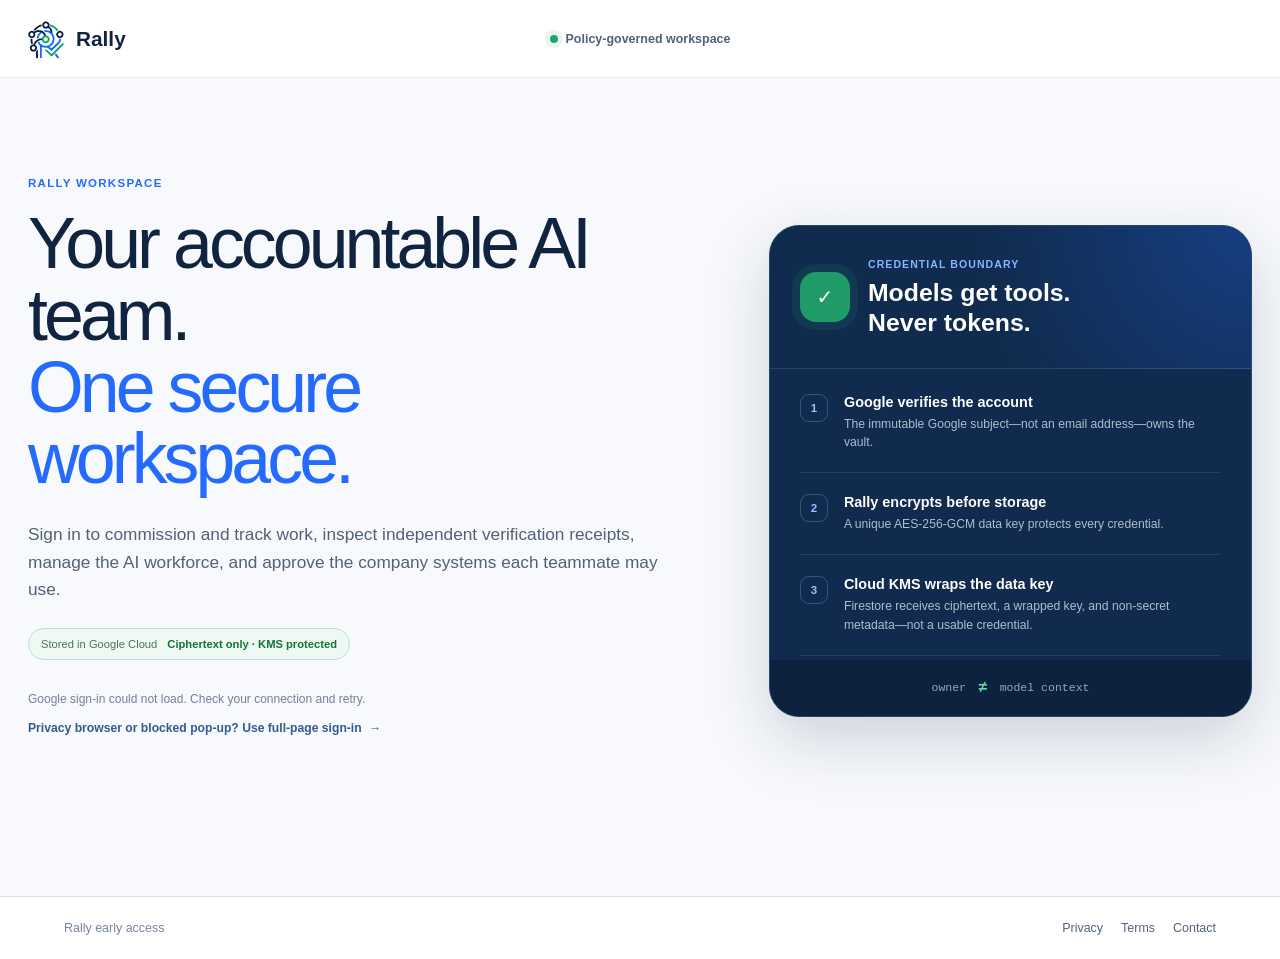
==== commit 8832f057: "Ship accountable teammate workspace" ====
--- a/site/admin/index.html
+++ b/site/admin/index.html
@@ -5,26 +5,26 @@
   <meta name="viewport" content="width=device-width,initial-scale=1">
   <meta name="robots" content="noindex,nofollow">
   <meta name="theme-color" content="#f7f9fc">
-  <title>Rally Admin · Secure connections</title>
+  <title>Rally Workspace · Work, workforce, and connections</title>
   <link rel="icon" href="../rally-symbol.png">
-  <link rel="stylesheet" href="styles.css?v=20260831a">
+  <link rel="stylesheet" href="styles.css?v=20260831b">
   <script src="config.js" defer></script>
-  <script src="app.js?v=20260831b" defer></script>
+  <script src="app.js?v=20260831c" defer></script>
 </head>
 <body>
-  <a class="skip-link" href="#main">Skip to connections</a>
+  <a class="skip-link" href="#main">Skip to workspace</a>
   <header class="admin-header">
     <a class="brand" href="../" aria-label="Rally homepage"><img src="../rally-symbol.png" alt=""><span>Rally</span></a>
-    <div class="header-trust"><span class="trust-dot"></span><span>Google-protected control plane</span></div>
+    <div class="header-trust"><span class="trust-dot"></span><span>Policy-governed workspace</span></div>
     <button class="text-button" type="button" data-sign-out hidden>Sign out</button>
   </header>
 
   <main id="main" tabindex="-1">
     <section class="signin-shell" data-signed-out>
       <div class="signin-copy">
-        <p class="eyebrow">Rally admin</p>
-        <h1 tabindex="-1" data-signin-title>Connect the company.<br><span>Keep the keys away from every AI.</span></h1>
-        <p class="lede">Your credential travels once over HTTPS to Rally’s isolated Google Cloud vault. It becomes AES-256-GCM ciphertext before Firestore stores it; Google Cloud KMS protects the data key. Rally never saves it to browser storage, and no AI model can read it.</p>
+        <p class="eyebrow">Rally workspace</p>
+        <h1 tabindex="-1" data-signin-title>Your accountable AI team.<br><span>One secure workspace.</span></h1>
+        <p class="lede">Sign in to commission and track work, inspect independent verification receipts, manage the AI workforce, and approve the company systems each teammate may use.</p>
         <div class="vault-location" aria-label="Credential storage location"><span>Stored in Google Cloud</span><b>Ciphertext only · KMS protected</b></div>
         <div class="signin-action">
           <div data-google-button></div>
@@ -43,32 +43,91 @@
       </aside>
     </section>
 
-    <section class="dashboard" data-dashboard hidden>
-      <div class="dashboard-heading">
-        <div><p class="eyebrow">Connection vault</p><h1 tabindex="-1" data-dashboard-title>Your approved systems.</h1><p>Secure credentials here first. Rally will not call a provider until its capability check and policy preset also pass.</p></div>
+    <section class="dashboard workspace-shell" data-dashboard hidden>
+      <aside class="workspace-sidebar" aria-label="Rally workspace">
+        <div class="workspace-name"><span>Agent9</span><b>Rally workspace</b></div>
+        <nav class="workspace-nav" aria-label="Workspace navigation">
+          <button class="is-active" type="button" data-workspace-nav="work" aria-current="page"><span aria-hidden="true">▤</span>Work</button>
+          <button type="button" data-workspace-nav="workforce"><span aria-hidden="true">◎</span>AI workforce</button>
+          <button type="button" data-workspace-nav="connections"><span aria-hidden="true">⌁</span>Connections</button>
+          <button type="button" data-workspace-nav="policy"><span aria-hidden="true">✓</span>Policy</button>
+        </nav>
         <div class="account-card"><img data-user-picture alt="" hidden><span class="account-initial" data-user-initial>R</span><div><b data-user-name>Rally administrator</b><small data-user-email></small></div></div>
+      </aside>
+
+      <div class="workspace-content">
+        <section class="workspace-view" data-workspace-view="work">
+          <div class="workspace-heading">
+            <div><p class="eyebrow">Work</p><h1 tabindex="-1" data-dashboard-title>Your accountable team at work.</h1><p>Commission work by email, follow every active job, and inspect the evidence before anything is called complete.</p></div>
+            <a class="workspace-primary" href="mailto:rally@updates.agent9.dev?subject=New%20Rally%20job&body=Outcome%3A%0A%0AContext%20or%20attachments%3A%0A%0ADue%20date%3A">New job</a>
+          </div>
+
+          <div class="work-metrics" aria-label="Work status">
+            <div><span data-metric-active>0</span><p>active jobs</p></div>
+            <div><span data-metric-attention>0</span><p>need attention</p></div>
+            <div><span data-metric-complete>0</span><p>completed</p></div>
+            <div><span data-connection-count>0</span><p>certified systems</p></div>
+          </div>
+
+          <section class="onboarding-card" data-onboarding aria-labelledby="onboarding-title">
+            <div class="onboarding-copy"><p class="eyebrow">First run</p><h2 id="onboarding-title">Useful immediately. More powerful when connected.</h2><p>Rally’s approved AI workforce is separate from your company systems. Connect trusted context now, or skip it and commission work from your email and attachments.</p></div>
+            <ol class="onboarding-steps">
+              <li class="is-ready"><span>1</span><div><b>AI workforce ready</b><small>Gemini, Claude, and OpenAI are available on the approved execution host.</small></div><strong>Ready</strong></li>
+              <li><span>2</span><div><b>Connect company systems</b><small>Optional. Add only the sources this workspace should use.</small></div><button type="button" data-open-connections>Choose connections</button></li>
+              <li><span>3</span><div><b>Commission the outcome</b><small>Email Rally normally; the thread becomes the task record.</small></div><a href="mailto:rally@updates.agent9.dev?subject=My%20first%20Rally%20job&body=Outcome%3A%0A%0AContext%20or%20attachments%3A">Skip connections &amp; start</a></li>
+            </ol>
+          </section>
+
+          <div class="work-board">
+            <section class="run-queue" aria-labelledby="queue-title">
+              <div class="queue-heading"><div><p class="eyebrow">Task management</p><h2 id="queue-title">Work queue</h2></div><label><span class="sr-only">Search work</span><input type="search" placeholder="Search jobs" autocomplete="off" data-work-search></label></div>
+              <div class="queue-filters" role="group" aria-label="Filter work"><button class="is-active" type="button" data-run-filter="all">All</button><button type="button" data-run-filter="running">Active</button><button type="button" data-run-filter="attention">Attention</button><button type="button" data-run-filter="complete">Complete</button></div>
+              <div class="run-list" data-work-run-list aria-live="polite"><div class="run-loading"><span></span><p>Loading your workspace queue…</p></div></div>
+            </section>
+            <section class="run-detail" data-work-run-detail aria-live="polite"><div class="run-detail-empty"><span>↗</span><h2>Select a job</h2><p>Open a run to inspect its progress, workers, checklist, and independent verification receipts.</p></div></section>
+          </div>
+        </section>
+
+        <section class="workspace-view" data-workspace-view="workforce" hidden>
+          <div class="workspace-heading"><div><p class="eyebrow">AI workforce</p><h1 tabindex="-1">The workers behind every teammate.</h1><p>These model families perform parts of a job. Your customer-facing teammates remain stable even when Rally routes work to a different provider.</p></div></div>
+          <div class="workforce-callout"><b>Current pilot boundary</b><p>The active fleet is authenticated on Rally’s approved execution host. Business-system OAuth does not authorize a model account, and Rally never copies consumer session tokens into its web control plane.</p></div>
+          <div class="workforce-grid">
+            <article><header><img src="../brandmarks/google.svg" alt=""><span class="worker-ready">Active</span></header><p class="worker-company">Google</p><h2>Gemini</h2><p>Coordinates the commission through Google ADK and participates as an independent worker.</p><footer><span>Google Cloud + approved host</span><b>Ready</b></footer></article>
+            <article><header><img src="../brandmarks/claude.svg" alt=""><span class="worker-ready">Active</span></header><p class="worker-company">Anthropic</p><h2>Claude</h2><p>Implements and reviews through an approved, separately authenticated Claude runtime.</p><footer><span>Approved host identity</span><b>Ready</b></footer></article>
+            <article><header><img src="../brandmarks/openai.svg" alt=""><span class="worker-ready">Active</span></header><p class="worker-company">OpenAI</p><h2>Codex</h2><p>Implements and verifies through a per-user Codex sign-in isolated from company connectors.</p><footer><span>Approved host identity</span><b>Ready</b></footer></article>
+            <article class="worker-candidate"><header><span class="xai-mark">xAI</span><span>Candidate</span></header><p class="worker-company">xAI</p><h2>Grok Build</h2><p>Headless CLI and device-code/API-key authentication make Grok a strong fourth-family candidate. It remains off until isolation and execution-symmetry tests pass.</p><footer><span>Evaluated, not enabled</span><b>Next</b></footer></article>
+          </div>
+          <p class="workforce-rule"><b>Rally’s minimum:</b> at least two distinct model families. A worker may repair another provider’s failure through Second Wind, but it still cannot approve its own work.</p>
+        </section>
+
+        <section class="workspace-view" data-workspace-view="connections" hidden>
+          <div class="workspace-heading connection-workspace-heading"><div><p class="eyebrow">Connections</p><h1 tabindex="-1">Bring approved company context.</h1><p>Connections are optional for a first run. When you add one, Rally prefers provider consent, certifies the exact read surface, and keeps every token away from model context.</p></div><button class="workspace-secondary" type="button" data-back-to-work>Skip for now</button></div>
+          <div class="vault-summary" aria-label="Vault status">
+            <div><span data-connection-count>0</span><p>certified connections</p></div>
+            <div><span>9</span><p>supported systems</p></div>
+            <div><span>0</span><p>keys exposed to models</p></div>
+            <div class="kms-proof"><span>✓</span><p><b>Google Cloud KMS</b><small>Envelope encryption active</small></p></div>
+          </div>
+          <div class="connection-heading"><div><p class="eyebrow">Business systems</p><h2>One approval when the provider allows it.</h2></div><p>OAuth is the default experience. A restricted credential appears only where a provider cannot yet complete a Rally-owned consent flow.</p></div>
+          <div class="connection-grid" data-connection-grid>
+            <article class="connection-card is-pending" data-connector="google-workspace"><header><img src="../brandmarks/google.svg" alt=""><span class="connection-state" role="status" aria-live="polite" aria-atomic="true">Coming soon</span></header><h3>Google Workspace</h3><p>One approval for a governed bundle of Drive, Docs, Sheets, Slides, Calendar, Gmail, Chat, and contacts.</p><footer><span data-connection-method>One secure sign-in</span><button type="button" data-primary-action disabled>Not available yet</button></footer></article>
+            <article class="connection-card is-pending" data-connector="slack"><header><img src="../brandmarks/slack.svg" alt=""><span class="connection-state" role="status" aria-live="polite" aria-atomic="true">Coming soon</span></header><h3>Slack</h3><p>Search decisions, understand history, and prepare governed team updates.</p><footer><span data-connection-method>Workspace approval</span><button type="button" data-primary-action disabled>Not available yet</button></footer></article>
+            <article class="connection-card" data-connector="github" data-kind="bearer_token"><header><img src="../brandmarks/github.svg" alt=""><span class="connection-state" role="status" aria-live="polite" aria-atomic="true">Ready to connect</span></header><h3>GitHub</h3><p>Repositories, issues, and pull requests through a read-only, locked-down MCP path.</p><footer><span data-connection-method>Fine-grained access</span><button type="button" data-primary-action>Connect</button></footer></article>
+            <article class="connection-card" data-connector="cloudflare" data-kind="api_key"><header><img src="../brandmarks/cloudflare.svg" alt=""><span class="connection-state" role="status" aria-live="polite" aria-atomic="true">Ready to connect</span></header><h3>Cloudflare</h3><p>Investigate Worker logs and metrics through Cloudflare’s scoped Observability MCP server.</p><footer><span data-connection-method>Secure sign-in</span><button type="button" data-primary-action>Connect</button></footer></article>
+            <article class="connection-card" data-connector="n8n" data-kind="api_key"><header><img src="../brandmarks/n8n.svg" alt=""><span class="connection-state" role="status" aria-live="polite" aria-atomic="true">Ready to connect</span></header><h3>n8n</h3><p>Only administrator-approved workflows exposed as bounded company tools.</p><footer><span data-connection-method>Choose workflows</span><button type="button" data-primary-action>Connect</button></footer></article>
+            <article class="connection-card" data-connector="stripe" data-kind="api_key"><header><img src="../brandmarks/stripe.svg" alt=""><span class="connection-state" role="status" aria-live="polite" aria-atomic="true">Ready to connect</span></header><h3>Stripe</h3><p>Inspect account context and Stripe’s API reference without enabling money movement.</p><footer><span data-connection-method>Secure sign-in</span><button type="button" data-primary-action>Connect</button></footer></article>
+            <article class="connection-card" data-connector="atlassian" data-kind="bearer_token"><header><img src="../brandmarks/atlassian.svg" alt=""><span class="connection-state" role="status" aria-live="polite" aria-atomic="true">Ready to connect</span></header><h3>Atlassian</h3><p>Jira, Confluence, and Compass context in one accountable assignment.</p><footer><span data-connection-method>Secure sign-in</span><button type="button" data-primary-action>Connect</button></footer></article>
+            <article class="connection-card is-pending" data-connector="salesforce"><header><img src="../brandmarks/salesforce.svg" alt=""><span class="connection-state" role="status" aria-live="polite" aria-atomic="true">Coming soon</span></header><h3>Salesforce</h3><p>Customer, pipeline, and service records through a read-first SObject boundary.</p><footer><span data-connection-method>Admin approval</span><button type="button" data-primary-action disabled>Not available yet</button></footer></article>
+            <article class="connection-card" data-connector="hyperagent"><header><img src="../brandmarks/hyperagent.svg" alt=""><span class="connection-state" role="status" aria-live="polite" aria-atomic="true">Ready to connect</span></header><h3>HyperAgent</h3><p>Review agent threads and pending approvals through a verified agent interface.</p><footer><span data-connection-method>Secure sign-in</span><button type="button" data-primary-action>Connect</button></footer></article>
+          </div>
+          <p class="vault-boundary"><b>Certification boundary:</b> “Certified” means Rally completed provider authorization, matched the live MCP tools to a committed safe preset, and passed one fixed read-only canary. An encrypted credential or a successful tool list alone never enables an adapter.</p>
+        </section>
+
+        <section class="workspace-view" data-workspace-view="policy" hidden>
+          <div class="workspace-heading"><div><p class="eyebrow">Policy</p><h1 tabindex="-1">Accountability outside the prompt.</h1><p>Models propose work. Rally’s deterministic control plane decides what may run, what needs approval, and when a claim is complete.</p></div></div>
+          <div class="policy-grid"><article><span>01</span><h2>No self-approval</h2><p>An item reaches done only when a different model family verifies the owner’s work.</p></article><article><span>02</span><h2>Least privilege</h2><p>Every run freezes its allowed systems and tools before a worker receives the job.</p></article><article><span>03</span><h2>Bounded recovery</h2><p>Second Wind may hand a failure to another family once; it never waives independent review.</p></article><article><span>04</span><h2>Receipts, not confidence</h2><p>Evidence, verifier identity, policy decisions, and residual risk stay attached to the run.</p></article></div>
+        </section>
       </div>
-
-      <div class="vault-summary" aria-label="Vault status">
-        <div><span data-connection-count>0</span><p>certified connections</p></div>
-        <div><span>9</span><p>supported systems</p></div>
-        <div><span>0</span><p>keys exposed to models</p></div>
-        <div class="kms-proof"><span>✓</span><p><b>Google Cloud KMS</b><small>Envelope encryption active</small></p></div>
-      </div>
-
-      <div class="connection-heading"><div><p class="eyebrow">Business systems</p><h2>Grant the minimum. Verify before use.</h2></div><p>A stored credential is not automatically a live connection. Rally keeps each adapter disabled until authenticated discovery proves exactly what it can do.</p></div>
-      <div class="connection-grid" data-connection-grid>
-        <article class="connection-card is-pending" data-connector="google-workspace"><header><img src="../brandmarks/google.svg" alt=""><span class="connection-state" role="status" aria-live="polite" aria-atomic="true">Coming soon</span></header><h3>Google Workspace</h3><p>One approval for a governed bundle of Drive, Docs, Sheets, Slides, Calendar, Gmail, Chat, and contacts.</p><footer><span>One secure sign-in</span><button type="button" data-primary-action disabled>Not available yet</button></footer></article>
-        <article class="connection-card is-pending" data-connector="slack"><header><img src="../brandmarks/slack.svg" alt=""><span class="connection-state" role="status" aria-live="polite" aria-atomic="true">Coming soon</span></header><h3>Slack</h3><p>Search decisions, understand history, and prepare governed team updates.</p><footer><span>Workspace approval</span><button type="button" data-primary-action disabled>Not available yet</button></footer></article>
-        <article class="connection-card" data-connector="github" data-kind="bearer_token"><header><img src="../brandmarks/github.svg" alt=""><span class="connection-state" role="status" aria-live="polite" aria-atomic="true">Ready to connect</span></header><h3>GitHub</h3><p>Repositories, issues, and pull requests through a read-only, locked-down MCP path.</p><footer><span>Fine-grained access</span><button type="button" data-primary-action>Connect</button></footer></article>
-        <article class="connection-card" data-connector="cloudflare" data-kind="api_key"><header><img src="../brandmarks/cloudflare.svg" alt=""><span class="connection-state" role="status" aria-live="polite" aria-atomic="true">Ready to connect</span></header><h3>Cloudflare</h3><p>Investigate Worker logs and metrics through Cloudflare’s scoped Observability MCP server.</p><footer><span>Secure sign-in</span><button type="button" data-primary-action>Connect</button></footer></article>
-        <article class="connection-card" data-connector="n8n" data-kind="api_key"><header><img src="../brandmarks/n8n.svg" alt=""><span class="connection-state" role="status" aria-live="polite" aria-atomic="true">Ready to connect</span></header><h3>n8n</h3><p>Only administrator-approved workflows exposed as bounded company tools.</p><footer><span>Choose workflows</span><button type="button" data-primary-action>Connect</button></footer></article>
-        <article class="connection-card" data-connector="stripe" data-kind="api_key"><header><img src="../brandmarks/stripe.svg" alt=""><span class="connection-state" role="status" aria-live="polite" aria-atomic="true">Ready to connect</span></header><h3>Stripe</h3><p>Inspect account context and Stripe’s API reference without enabling money movement.</p><footer><span>Secure sign-in</span><button type="button" data-primary-action>Connect</button></footer></article>
-        <article class="connection-card" data-connector="atlassian" data-kind="bearer_token"><header><img src="../brandmarks/atlassian.svg" alt=""><span class="connection-state" role="status" aria-live="polite" aria-atomic="true">Ready to connect</span></header><h3>Atlassian</h3><p>Jira, Confluence, and Compass context in one accountable assignment.</p><footer><span>Secure sign-in</span><button type="button" data-primary-action>Connect</button></footer></article>
-        <article class="connection-card is-pending" data-connector="salesforce"><header><img src="../brandmarks/salesforce.svg" alt=""><span class="connection-state" role="status" aria-live="polite" aria-atomic="true">Coming soon</span></header><h3>Salesforce</h3><p>Customer, pipeline, and service records through a read-first SObject boundary.</p><footer><span>Admin approval</span><button type="button" data-primary-action disabled>Not available yet</button></footer></article>
-        <article class="connection-card" data-connector="hyperagent"><header><img src="../brandmarks/hyperagent.svg" alt=""><span class="connection-state" role="status" aria-live="polite" aria-atomic="true">Ready to connect</span></header><h3>HyperAgent</h3><p>Review agent threads and pending approvals through a verified agent interface.</p><footer><span>Secure sign-in</span><button type="button" data-primary-action>Connect</button></footer></article>
-      </div>
-      <p class="vault-boundary"><b>Certification boundary:</b> “Certified” means Rally completed provider authorization, matched the live MCP tools to a committed safe preset, and passed one fixed read-only canary. An encrypted credential or a successful tool list alone never enables an adapter.</p>
     </section>
   </main>
 
--- a/site/admin/styles.css
+++ b/site/admin/styles.css
@@ -15,6 +15,7 @@
 * { box-sizing: border-box; }
 html { min-height: 100%; }
 body { min-height: 100vh; margin: 0; color: var(--ink); background: var(--canvas); font-family: Roboto, Arial, system-ui, sans-serif; -webkit-font-smoothing: antialiased; }
+.sr-only { position: absolute; width: 1px; height: 1px; overflow: hidden; padding: 0; margin: -1px; clip: rect(0,0,0,0); white-space: nowrap; border: 0; }
 button, input, textarea { font: inherit; }
 button { color: inherit; }
 p { color: var(--muted); line-height: 1.6; }
@@ -33,7 +34,7 @@
 .text-button:hover { background: #eef2f8; }
 .text-link { justify-self: end; padding: 9px 14px; color: var(--muted); border-radius: 999px; text-decoration: none; font-size: .84rem; font-weight: 600; }
 .text-link:hover { color: var(--blue); background: #eef2f8; }
-main { max-width: 1320px; margin: 0 auto; padding: 68px 28px 100px; }
+main { max-width: 1520px; margin: 0 auto; padding: 68px 28px 100px; }
 .eyebrow { margin: 0 0 16px; color: var(--blue); font-size: .72rem; font-weight: 750; letter-spacing: .11em; text-transform: uppercase; }
 .signin-shell { min-height: 650px; display: grid; grid-template-columns: minmax(0, 1.04fr) minmax(430px, .76fr); align-items: center; gap: 80px; }
 .signin-copy { max-width: 720px; }
@@ -61,6 +62,140 @@
 .security-receipt small, .redirect-proof small { display: block; margin-top: 5px; color: #aebdd0; font-size: .76rem; line-height: 1.5; }
 .receipt-rule { display: flex; align-items: center; justify-content: center; gap: 12px; margin: 0; padding: 19px; color: #94a7bf; background: #0c223f; font: .72rem ui-monospace, SFMono-Regular, Menlo, monospace; }
 .receipt-rule b { color: #63d2a5; font-size: 1rem; }
+.workspace-shell { display: grid; grid-template-columns: 226px minmax(0,1fr); align-items: start; gap: 34px; }
+.workspace-sidebar { position: sticky; top: 24px; min-height: calc(100vh - 126px); display: flex; flex-direction: column; padding: 20px 14px 16px; border: 1px solid var(--line); border-radius: 24px; background: #fff; box-shadow: 0 10px 36px rgba(16,35,63,.05); }
+.workspace-name { display: grid; gap: 3px; padding: 8px 10px 20px; border-bottom: 1px solid var(--line-soft); }
+.workspace-name span { color: var(--quiet); font-size: .65rem; font-weight: 700; letter-spacing: .08em; text-transform: uppercase; }
+.workspace-name b { font-size: .95rem; }
+.workspace-nav { display: grid; gap: 5px; padding: 18px 0; }
+.workspace-nav button { min-height: 44px; display: grid; grid-template-columns: 28px 1fr; align-items: center; padding: 0 12px; cursor: pointer; color: #5a6a80; border: 0; border-radius: 12px; background: transparent; text-align: left; font-size: .79rem; font-weight: 650; }
+.workspace-nav button span { width: 26px; height: 26px; display: grid; place-items: center; color: #748399; border-radius: 8px; font-size: .9rem; }
+.workspace-nav button:hover { color: var(--ink); background: #f3f6fa; }
+.workspace-nav button.is-active { color: #174ea6; background: #eaf1ff; }
+.workspace-nav button.is-active span { color: #fff; background: var(--blue); }
+.workspace-sidebar .account-card { min-width: 0; margin-top: auto; padding: 12px; border-radius: 15px; }
+.workspace-sidebar .account-card b { max-width: 130px; overflow: hidden; text-overflow: ellipsis; white-space: nowrap; }
+.workspace-sidebar .account-card small { max-width: 128px; }
+.workspace-content { min-width: 0; }
+.workspace-view { min-width: 0; }
+.workspace-heading { display: grid; grid-template-columns: minmax(0,1fr) auto; align-items: end; gap: 42px; margin-bottom: 32px; }
+.workspace-heading > div { max-width: 850px; }
+.workspace-heading h1 { margin-bottom: 15px; font-size: clamp(2.65rem,4.7vw,4.7rem); font-weight: 500; line-height: 1; letter-spacing: -.055em; }
+.workspace-heading p:last-child { max-width: 760px; margin-bottom: 0; }
+.workspace-primary, .workspace-secondary { min-height: 46px; display: inline-flex; align-items: center; justify-content: center; padding: 0 21px; cursor: pointer; border-radius: 999px; font-size: .78rem; font-weight: 750; text-decoration: none; white-space: nowrap; }
+.workspace-primary { color: #fff; border: 1px solid var(--blue); background: var(--blue); box-shadow: 0 5px 16px rgba(36,107,253,.18); }
+.workspace-primary:hover { background: #1554d8; }
+.workspace-secondary { color: #315b91; border: 1px solid #b9c5d4; background: #fff; }
+.workspace-secondary:hover { color: var(--blue); border-color: var(--blue); background: var(--blue-soft); }
+.work-metrics { display: grid; grid-template-columns: repeat(4,1fr); overflow: hidden; margin-bottom: 22px; border: 1px solid var(--line); border-radius: 20px; background: #fff; }
+.work-metrics > div { min-height: 94px; display: flex; flex-direction: column; justify-content: center; padding: 18px 22px; border-right: 1px solid var(--line-soft); }
+.work-metrics > div:last-child { border-right: 0; }
+.work-metrics span { color: var(--blue); font-size: 1.6rem; font-weight: 650; letter-spacing: -.03em; }
+.work-metrics p { margin: 4px 0 0; font-size: .7rem; }
+.onboarding-card { display: grid; grid-template-columns: minmax(260px,.72fr) minmax(540px,1.28fr); gap: 34px; margin-bottom: 24px; padding: 27px; border: 1px solid #bed0f1; border-radius: 24px; background: linear-gradient(135deg,#f4f7ff,#fff 55%); box-shadow: 0 10px 28px rgba(16,35,63,.04); }
+.onboarding-copy h2 { margin-bottom: 10px; font-size: clamp(1.55rem,2.3vw,2.15rem); line-height: 1.08; letter-spacing: -.04em; }
+.onboarding-copy > p:last-child { margin-bottom: 0; font-size: .8rem; }
+.onboarding-steps { display: grid; gap: 8px; margin: 0; padding: 0; list-style: none; }
+.onboarding-steps li { min-height: 67px; display: grid; grid-template-columns: 30px minmax(0,1fr) auto; align-items: center; gap: 12px; padding: 10px 12px; border: 1px solid var(--line-soft); border-radius: 14px; background: rgba(255,255,255,.88); }
+.onboarding-steps li > span { width: 28px; height: 28px; display: grid; place-items: center; color: #617188; border-radius: 9px; background: #edf1f6; font-size: .68rem; font-weight: 750; }
+.onboarding-steps li.is-ready > span { color: #fff; background: var(--green); }
+.onboarding-steps b, .onboarding-steps small { display: block; }
+.onboarding-steps b { font-size: .78rem; }
+.onboarding-steps small { margin-top: 3px; color: var(--quiet); font-size: .65rem; line-height: 1.35; }
+.onboarding-steps strong { color: var(--green); font-size: .68rem; }
+.onboarding-steps button, .onboarding-steps a { padding: 8px 10px; cursor: pointer; color: var(--blue); border: 0; border-radius: 9px; background: var(--blue-soft); font-size: .66rem; font-weight: 750; text-decoration: none; white-space: nowrap; }
+.onboarding-steps button:hover, .onboarding-steps a:hover { color: #fff; background: var(--blue); }
+.work-board { min-height: 650px; display: grid; grid-template-columns: minmax(320px,.68fr) minmax(510px,1.32fr); overflow: hidden; border: 1px solid var(--line); border-radius: 24px; background: #fff; box-shadow: 0 15px 40px rgba(16,35,63,.06); }
+.run-queue { min-width: 0; border-right: 1px solid var(--line); background: #fafbfd; }
+.queue-heading { display: flex; align-items: end; justify-content: space-between; gap: 14px; padding: 24px 22px 16px; }
+.queue-heading .eyebrow { margin-bottom: 6px; }
+.queue-heading h2 { margin: 0; font-size: 1.55rem; letter-spacing: -.04em; }
+.queue-heading input { width: 135px; min-height: 38px; padding: 8px 12px; border: 1px solid var(--line); border-radius: 999px; background: #fff; font-size: .7rem; }
+.queue-filters { display: flex; gap: 5px; padding: 0 22px 16px; border-bottom: 1px solid var(--line-soft); }
+.queue-filters button { padding: 7px 10px; cursor: pointer; color: var(--quiet); border: 0; border-radius: 999px; background: transparent; font-size: .64rem; font-weight: 700; }
+.queue-filters button:hover { background: #edf1f6; }
+.queue-filters button.is-active { color: #174ea6; background: var(--blue-soft); }
+.run-list { max-height: 790px; overflow: auto; padding: 9px; }
+.run-row { width: 100%; display: grid; grid-template-columns: minmax(0,1fr) auto; gap: 6px 10px; padding: 15px 13px; cursor: pointer; border: 1px solid transparent; border-radius: 14px; background: transparent; text-align: left; }
+.run-row:hover { background: #f1f5fb; }
+.run-row.is-active { border-color: #b8cdf6; background: #edf3ff; box-shadow: 0 5px 14px rgba(36,107,253,.07); }
+.run-row > b { grid-column: 1/-1; overflow: hidden; font-size: .79rem; line-height: 1.35; text-overflow: ellipsis; white-space: nowrap; }
+.run-row > small { grid-column: 1/-1; overflow: hidden; color: var(--quiet); font-size: .61rem; text-overflow: ellipsis; white-space: nowrap; }
+.run-status { width: fit-content; display: inline-flex; align-items: center; padding: 5px 7px; color: #53647b; border-radius: 999px; background: #edf1f6; font-size: .54rem; font-weight: 800; letter-spacing: .035em; text-transform: uppercase; }
+.run-status.is-running { color: #174ea6; background: #e6efff; }
+.run-status.is-complete { color: var(--green); background: var(--green-soft); }
+.run-status.is-blocked, .run-status.is-halted { color: #975a00; background: #fff1ca; }
+.run-row > .run-status { grid-column: 1; }
+.run-progress { height: 4px; display: block; overflow: hidden; margin-top: 3px; border-radius: 999px; background: #dfe6ef; }
+.run-progress i { height: 100%; display: block; border-radius: inherit; background: var(--blue); }
+.run-row em { color: var(--quiet); font-size: .58rem; font-style: normal; }
+.run-loading, .run-empty { min-height: 320px; display: flex; align-items: center; justify-content: center; flex-direction: column; padding: 38px 24px; text-align: center; }
+.run-loading span { width: 24px; height: 24px; border: 2px solid #d3deed; border-top-color: var(--blue); border-radius: 50%; animation: queue-spin .9s linear infinite; }
+.run-loading p, .run-empty p { max-width: 290px; margin: 14px 0 0; font-size: .72rem; }
+.run-empty > span { width: 42px; height: 42px; display: grid; place-items: center; color: var(--blue); border-radius: 14px; background: var(--blue-soft); font-size: 1.15rem; }
+.run-empty h3 { margin: 17px 0 0; font-size: 1rem; }
+.queue-start { margin-top: 18px; padding: 9px 13px; color: #fff; border-radius: 999px; background: var(--blue); font-size: .68rem; font-weight: 750; text-decoration: none; }
+.run-detail { min-width: 0; padding: 28px; background: #fff; }
+.run-detail[aria-busy="true"] { opacity: .82; }
+.run-detail-empty { min-height: 500px; display: flex; align-items: center; justify-content: center; flex-direction: column; text-align: center; }
+.run-detail-empty > span { width: 50px; height: 50px; display: grid; place-items: center; color: var(--blue); border-radius: 16px; background: var(--blue-soft); font-size: 1.2rem; }
+.run-detail-empty h2 { margin: 18px 0 0; font-size: 1.3rem; }
+.run-detail-empty p { max-width: 420px; margin: 10px 0 0; font-size: .78rem; }
+.is-error > span { color: #a33b30; background: #fdecea; }
+.run-detail-header { display: grid; grid-template-columns: minmax(0,1fr) 88px; align-items: center; gap: 24px; padding-bottom: 24px; border-bottom: 1px solid var(--line-soft); }
+.run-detail-header h2 { margin: 12px 0 6px; font-size: clamp(1.4rem,2.2vw,2rem); line-height: 1.2; letter-spacing: -.04em; }
+.run-detail-header p { margin: 0; color: var(--quiet); font-size: .68rem; }
+.run-score { --progress: 0%; width: 82px; height: 82px; display: grid; place-items: center; align-content: center; border-radius: 50%; background: radial-gradient(circle closest-side,#fff 78%,transparent 80% 100%),conic-gradient(var(--green) var(--progress),#e5eaf1 0); }
+.run-score b { font-size: 1.05rem; }
+.run-score span { color: var(--quiet); font-size: .55rem; }
+.receipt-metrics { display: grid; grid-template-columns: repeat(4,1fr); overflow: hidden; margin: 20px 0 26px; border: 1px solid var(--line-soft); border-radius: 15px; }
+.receipt-metrics > div { padding: 15px; border-right: 1px solid var(--line-soft); }
+.receipt-metrics > div:last-child { border-right: 0; }
+.receipt-metrics b, .receipt-metrics span { display: block; }
+.receipt-metrics b { color: var(--blue); font-size: 1rem; }
+.receipt-metrics span { margin-top: 3px; color: var(--quiet); font-size: .55rem; line-height: 1.3; }
+.detail-section { margin-top: 24px; }
+.detail-label { margin: 0 0 11px; color: #5c6b80; font-size: .62rem; font-weight: 800; letter-spacing: .075em; text-transform: uppercase; }
+.detail-checklist { display: grid; gap: 8px; margin: 0; padding: 0; list-style: none; }
+.detail-checklist li { display: grid; grid-template-columns: 28px minmax(0,1fr); gap: 10px; padding: 12px; border: 1px solid var(--line-soft); border-radius: 12px; background: #fbfcfe; }
+.check-state { width: 26px; height: 26px; display: grid; place-items: center; color: #718198; border-radius: 8px; background: #e9edf3; font-weight: 800; }
+.check-state.is-done { color: #fff; background: var(--green); }
+.detail-checklist b, .detail-checklist small { display: block; }
+.detail-checklist b { font-size: .74rem; line-height: 1.35; }
+.detail-checklist small { margin-top: 4px; color: var(--quiet); font-size: .6rem; }
+.detail-checklist p { margin: 7px 0 0; color: #4f6279; font-size: .65rem; line-height: 1.45; }
+.detail-activity { display: grid; gap: 8px; }
+.detail-activity article { padding: 12px 13px; border-left: 3px solid #b8cdf6; border-radius: 0 11px 11px 0; background: #f5f8fd; }
+.detail-activity article > div { display: flex; align-items: center; justify-content: space-between; gap: 14px; }
+.detail-activity b { font-size: .68rem; }
+.detail-activity time { color: var(--quiet); font-size: .57rem; }
+.detail-activity p { margin: 6px 0 0; font-size: .65rem; line-height: 1.45; }
+.detail-empty-line { color: var(--quiet); font-size: .68rem; }
+.workforce-callout { display: grid; grid-template-columns: auto 1fr; gap: 18px; margin-bottom: 22px; padding: 18px 20px; border-left: 3px solid var(--blue); border-radius: 0 14px 14px 0; background: #eef4ff; }
+.workforce-callout b { color: #174ea6; font-size: .74rem; }
+.workforce-callout p { margin: 0; font-size: .73rem; }
+.workforce-grid { display: grid; grid-template-columns: repeat(2,1fr); gap: 16px; }
+.workforce-grid article { min-height: 300px; display: flex; flex-direction: column; padding: 26px; border: 1px solid var(--line); border-radius: 22px; background: #fff; box-shadow: 0 10px 28px rgba(16,35,63,.04); }
+.workforce-grid header { display: flex; align-items: center; justify-content: space-between; }
+.workforce-grid header img, .xai-mark { width: 46px; height: 46px; display: grid; place-items: center; padding: 8px; border: 1px solid var(--line-soft); border-radius: 14px; background: #fff; object-fit: contain; }
+.xai-mark { color: #fff; border-color: #162337; background: #162337; font-size: .7rem; font-weight: 800; }
+.workforce-grid header > span:last-child { padding: 6px 8px; color: var(--green); border-radius: 999px; background: var(--green-soft); font-size: .58rem; font-weight: 800; text-transform: uppercase; }
+.workforce-grid .worker-candidate header > span:last-child { color: #6a7483; background: #edf1f6; }
+.worker-company { margin: 24px 0 3px; color: var(--quiet); font-size: .65rem; font-weight: 750; text-transform: uppercase; letter-spacing: .075em; }
+.workforce-grid h2 { margin: 0 0 10px; font-size: 1.65rem; letter-spacing: -.04em; }
+.workforce-grid article > p:not(.worker-company) { margin: 0; font-size: .76rem; }
+.workforce-grid footer { display: flex; align-items: center; justify-content: space-between; gap: 16px; margin-top: auto; padding-top: 22px; border-top: 1px solid var(--line-soft); }
+.workforce-grid footer span { color: var(--quiet); font-size: .64rem; }
+.workforce-grid footer b { color: var(--green); font-size: .68rem; }
+.worker-candidate { background: linear-gradient(145deg,#f8fafc,#fff); }
+.worker-candidate footer b { color: #65768c; }
+.workforce-rule { margin-top: 20px; padding: 18px 20px; border: 1px solid #bedccb; border-radius: 14px; background: #eff9f4; font-size: .75rem; }
+.policy-grid { display: grid; grid-template-columns: repeat(2,1fr); gap: 16px; }
+.policy-grid article { min-height: 240px; padding: 28px; border: 1px solid var(--line); border-radius: 22px; background: #fff; }
+.policy-grid article > span { width: 32px; height: 32px; display: grid; place-items: center; color: var(--blue); border-radius: 10px; background: var(--blue-soft); font-size: .66rem; font-weight: 800; }
+.policy-grid h2 { margin: 28px 0 10px; font-size: 1.4rem; letter-spacing: -.04em; }
+.policy-grid p { margin: 0; font-size: .78rem; }
+@keyframes queue-spin { to { transform: rotate(360deg); } }
 .dashboard-heading { display: grid; grid-template-columns: 1fr auto; align-items: end; gap: 50px; margin-bottom: 36px; }
 .dashboard-heading > div:first-child { max-width: 760px; }
 .dashboard-heading h1 { margin-bottom: 16px; }
@@ -68,7 +203,7 @@
 .account-card { min-width: 250px; display: flex; align-items: center; gap: 12px; padding: 14px 16px; border: 1px solid var(--line); border-radius: 18px; background: #fff; }
 .account-card img, .account-initial { width: 40px; height: 40px; border-radius: 50%; }
 .account-card img { object-fit: cover; }
-.account-initial { display: grid; place-items: center; color: #fff; background: #7651c9; font-weight: 700; }
+.account-initial { display: grid; place-items: center; color: #fff; background: var(--blue); font-weight: 700; }
 .account-card b, .account-card small { display: block; }
 .account-card b { font-size: .82rem; }
 .account-card small { max-width: 180px; overflow: hidden; margin-top: 3px; color: var(--quiet); font-size: .7rem; text-overflow: ellipsis; white-space: nowrap; }
@@ -102,11 +237,14 @@
 .needs-attention .connection-state { color: #8a5a00; background: #fff1c7; }
 .connection-card h3 { margin: 27px 0 8px; font-size: 1.13rem; }
 .connection-card > p { margin: 0; font-size: .79rem; line-height: 1.55; }
-.connection-card footer { display: flex; align-items: center; justify-content: space-between; gap: 12px; margin-top: auto; padding-top: 22px; }
-.connection-card footer > span { color: var(--quiet); font-size: .65rem; text-transform: uppercase; }
+.connection-card footer { display: flex; flex-wrap: wrap; align-items: center; justify-content: flex-end; gap: 8px 12px; margin-top: auto; padding-top: 22px; }
+.connection-card footer > span { flex: 1 1 100%; color: var(--quiet); font-size: .65rem; text-transform: uppercase; }
 .connection-card button { min-width: 92px; padding: 9px 14px; cursor: pointer; color: #fff; border: 1px solid var(--blue); border-radius: 999px; background: var(--blue); box-shadow: 0 3px 10px rgba(36,107,253,.16); font-size: .72rem; font-weight: 700; }
 .connection-card button:hover { border-color: #1554d8; background: #1554d8; box-shadow: 0 5px 16px rgba(36,107,253,.24); }
 .connection-card button:disabled { cursor: not-allowed; color: var(--quiet); border-color: #dce3ec; background: #f0f3f8; box-shadow: none; }
+.connection-card .api-key-action { min-width: 0; margin-left: auto; padding: 8px 5px; color: #526b8d; border-color: transparent; background: transparent; box-shadow: none; font-size: .64rem; }
+.connection-card .api-key-action:hover { color: var(--blue); border-color: transparent; background: transparent; box-shadow: none; text-decoration: underline; text-underline-offset: 3px; }
+.connection-card .api-key-action + [data-primary-action] { margin-left: 2px; }
 .connection-card.is-pending { background: #fbfcfe; }
 .vault-boundary { max-width: 1000px; margin: 28px 0 0; padding: 18px 20px; border-left: 3px solid #63d2a5; border-radius: 0 14px 14px 0; background: #eef6f3; font-size: .76rem; }
 .credential-dialog { width: min(520px, calc(100vw - 32px)); padding: 0; color: var(--ink); border: 0; border-radius: 26px; background: #fff; box-shadow: 0 30px 90px rgba(16,35,63,.26); }
@@ -170,22 +308,62 @@
   .connection-card, .signin-fallback span { transition: none; }
   .connection-card:hover { transform: none; }
   .connection-card.is-verifying[aria-busy="true"] .connection-state::before,
-  .callback-progress span { animation: none; }
+  .callback-progress span, .run-loading span { animation: none; }
+}
+@media (max-width: 1180px) {
+  .onboarding-card { grid-template-columns: 1fr; }
+  .work-board { grid-template-columns: minmax(290px,.8fr) minmax(430px,1.2fr); }
+  .receipt-metrics { grid-template-columns: 1fr 1fr; }
+  .receipt-metrics > div:nth-child(2) { border-right: 0; }
+  .receipt-metrics > div:nth-child(-n+2) { border-bottom: 1px solid var(--line-soft); }
 }
 @media (max-width: 980px) {
   .signin-shell, .redirect-shell { grid-template-columns: 1fr; gap: 44px; }
   .security-receipt, .redirect-proof { max-width: 680px; }
+  .workspace-shell { grid-template-columns: 1fr; }
+  .workspace-sidebar { position: static; min-height: 0; display: grid; grid-template-columns: auto 1fr auto; align-items: center; gap: 18px; }
+  .workspace-name { padding: 6px 12px; border: 0; }
+  .workspace-nav { display: flex; justify-content: center; padding: 0; }
+  .workspace-nav button { grid-template-columns: 24px auto; padding: 0 10px; }
+  .workspace-nav button span { width: 23px; height: 23px; }
+  .workspace-sidebar .account-card { width: auto; margin: 0; }
+  .workspace-sidebar .account-card > div { display: none; }
+  .work-board { grid-template-columns: 1fr; }
+  .run-queue { border-right: 0; border-bottom: 1px solid var(--line); }
+  .run-list { max-height: 430px; }
   .connection-grid { grid-template-columns: 1fr 1fr; }
   .vault-summary { grid-template-columns: 1fr 1fr; }
   .vault-summary > div:nth-child(2) { border-right: 0; }
   .vault-summary > div:nth-child(-n+2) { border-bottom: 1px solid var(--line-soft); }
-  .dashboard-heading, .connection-heading { grid-template-columns: 1fr; gap: 24px; }
+  .dashboard-heading, .connection-heading, .workspace-heading { grid-template-columns: 1fr; gap: 24px; }
   .account-card { width: fit-content; }
 }
 @media (max-width: 640px) {
   .admin-header { grid-template-columns: 1fr auto; padding: 0 16px; }
   .header-trust { display: none; }
   main { padding: 46px 18px 80px; }
+  .workspace-shell { gap: 20px; }
+  .workspace-sidebar { grid-template-columns: 1fr auto; padding: 13px; }
+  .workspace-name { display: none; }
+  .workspace-nav { justify-content: flex-start; overflow-x: auto; }
+  .workspace-nav button { min-width: 43px; grid-template-columns: 1fr; padding: 0 9px; font-size: 0; }
+  .workspace-nav button span { font-size: .86rem; }
+  .workspace-heading h1 { font-size: 2.55rem; }
+  .work-metrics { grid-template-columns: 1fr 1fr; }
+  .work-metrics > div:nth-child(2) { border-right: 0; }
+  .work-metrics > div:nth-child(-n+2) { border-bottom: 1px solid var(--line-soft); }
+  .onboarding-card { padding: 22px 18px; }
+  .onboarding-steps li { grid-template-columns: 28px 1fr; }
+  .onboarding-steps li > :last-child { grid-column: 2; justify-self: start; }
+  .work-board { min-height: 0; }
+  .queue-heading { align-items: flex-start; flex-direction: column; }
+  .queue-heading input { width: 100%; }
+  .queue-filters { overflow-x: auto; }
+  .run-detail { padding: 22px 17px; }
+  .run-detail-header { grid-template-columns: 1fr; }
+  .run-score { display: none; }
+  .workforce-grid, .policy-grid { grid-template-columns: 1fr; }
+  .workforce-callout { grid-template-columns: 1fr; }
   .signin-copy h1, .dashboard-heading h1, .redirect-copy h1 { font-size: 2.7rem; }
   .signin-shell, .redirect-main { min-height: 0; }
   .security-receipt ol, .redirect-proof ul, .receipt-heading { padding-left: 22px; padding-right: 22px; }
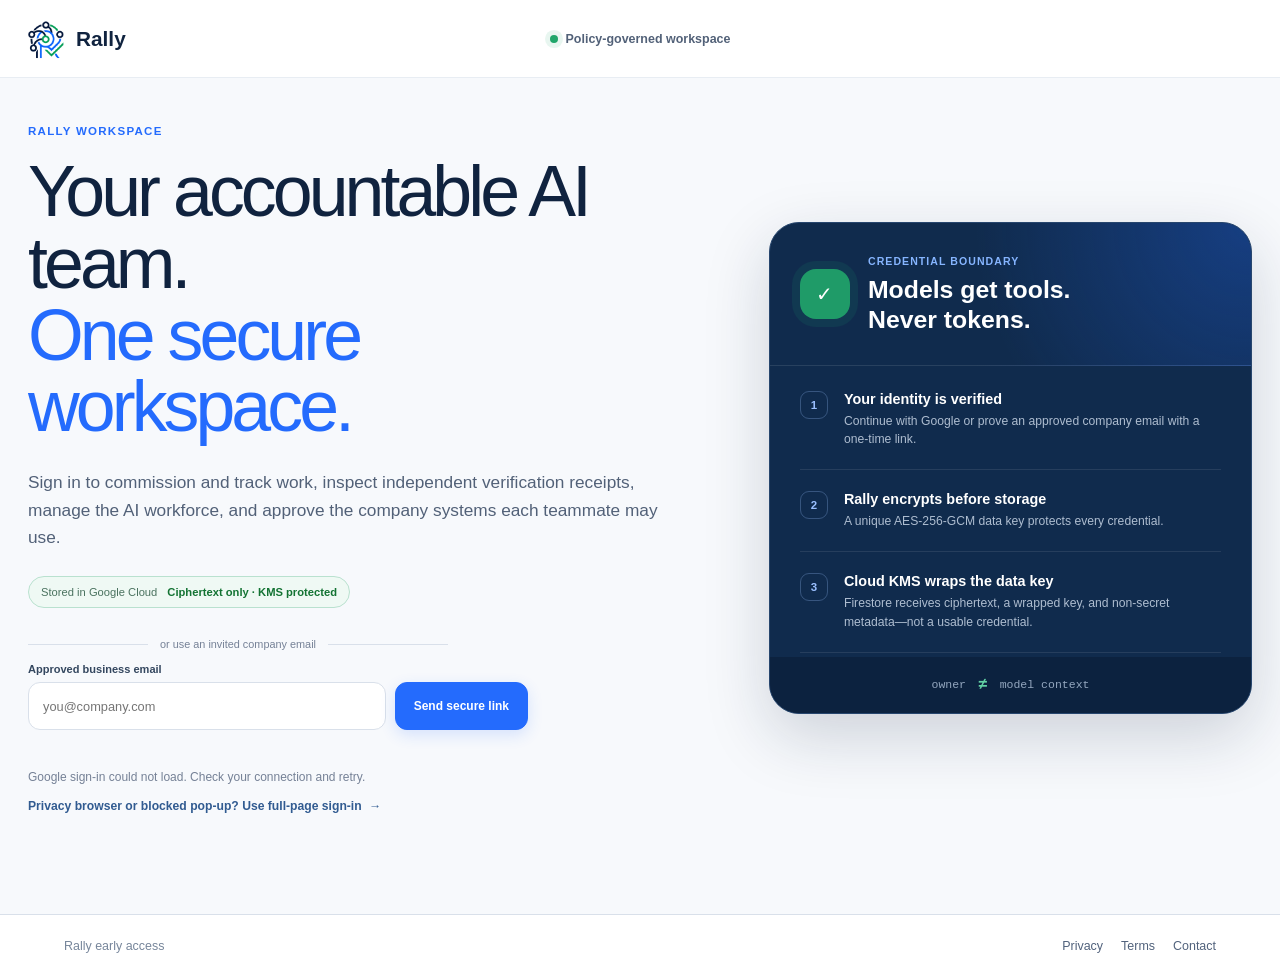
==== commit f157e408: "Ship Rally accountable AI workspace" ====
--- a/site/admin/index.html
+++ b/site/admin/index.html
@@ -7,9 +7,9 @@
   <meta name="theme-color" content="#f7f9fc">
   <title>Rally Workspace · Work, workforce, and connections</title>
   <link rel="icon" href="../rally-symbol.png">
-  <link rel="stylesheet" href="styles.css?v=20260831b">
-  <script src="config.js" defer></script>
-  <script src="app.js?v=20260831c" defer></script>
+  <link rel="stylesheet" href="styles.css?v=20260831m">
+  <script src="config.js?v=20260831i" defer></script>
+  <script src="app.js?v=20260831m" defer></script>
 </head>
 <body>
   <a class="skip-link" href="#main">Skip to workspace</a>
@@ -28,6 +28,15 @@
         <div class="vault-location" aria-label="Credential storage location"><span>Stored in Google Cloud</span><b>Ciphertext only · KMS protected</b></div>
         <div class="signin-action">
           <div data-google-button></div>
+          <div class="signin-divider"><span>or use an invited company email</span></div>
+          <form class="magic-link-form" data-magic-link-form>
+            <label for="magic-link-email">Approved business email</label>
+            <div>
+              <input id="magic-link-email" name="email" type="email" inputmode="email" autocomplete="email" maxlength="320" required placeholder="you@company.com" data-magic-link-email>
+              <button type="submit" data-magic-link-submit>Send secure link</button>
+            </div>
+            <p class="magic-link-status" role="status" aria-live="polite" aria-atomic="true" data-magic-link-status></p>
+          </form>
           <p class="configuration-note" role="status" aria-live="polite" aria-atomic="true" data-configuration-note>Checking secure sign-in…</p>
           <a class="signin-fallback" href="private-browser/">Privacy browser or blocked pop-up? Use full-page sign-in <span aria-hidden="true">→</span></a>
         </div>
@@ -35,7 +44,7 @@
       <aside class="security-receipt" aria-label="Credential security architecture">
         <div class="receipt-heading"><span class="shield">✓</span><div><p>Credential boundary</p><h2>Models get tools.<br>Never tokens.</h2></div></div>
         <ol>
-          <li><span>1</span><div><b>Google verifies the account</b><small>The immutable Google subject—not an email address—owns the vault.</small></div></li>
+          <li><span>1</span><div><b>Your identity is verified</b><small>Continue with Google or prove an approved company email with a one-time link.</small></div></li>
           <li><span>2</span><div><b>Rally encrypts before storage</b><small>A unique AES-256-GCM data key protects every credential.</small></div></li>
           <li><span>3</span><div><b>Cloud KMS wraps the data key</b><small>Firestore receives ciphertext, a wrapped key, and non-secret metadata—not a usable credential.</small></div></li>
         </ol>
@@ -47,10 +56,11 @@
       <aside class="workspace-sidebar" aria-label="Rally workspace">
         <div class="workspace-name"><span>Agent9</span><b>Rally workspace</b></div>
         <nav class="workspace-nav" aria-label="Workspace navigation">
-          <button class="is-active" type="button" data-workspace-nav="work" aria-current="page"><span aria-hidden="true">▤</span>Work</button>
-          <button type="button" data-workspace-nav="workforce"><span aria-hidden="true">◎</span>AI workforce</button>
-          <button type="button" data-workspace-nav="connections"><span aria-hidden="true">⌁</span>Connections</button>
-          <button type="button" data-workspace-nav="policy"><span aria-hidden="true">✓</span>Policy</button>
+          <button class="is-active" type="button" data-workspace-nav="work" aria-current="page"><span aria-hidden="true"><svg viewBox="0 0 20 20"><path d="M4 4.5h12v11H4zM7 8h6M7 11h6"/></svg></span>Work</button>
+          <button type="button" data-workspace-nav="teammates"><span aria-hidden="true"><svg viewBox="0 0 20 20"><circle cx="7" cy="7" r="2.3"/><circle cx="13.5" cy="8" r="1.8"/><path d="M3.5 15c.4-2.4 1.6-3.6 3.5-3.6s3.1 1.2 3.5 3.6M11.3 12.1c2.7-.6 4.3.4 4.8 2.9"/></svg></span>Teammates</button>
+          <button type="button" data-workspace-nav="workforce"><span aria-hidden="true"><svg viewBox="0 0 20 20"><circle cx="10" cy="10" r="2.2"/><circle cx="10" cy="10" r="6"/><path d="M10 2v2M10 16v2M2 10h2M16 10h2"/></svg></span>AI workforce</button>
+          <button type="button" data-workspace-nav="connections"><span aria-hidden="true"><svg viewBox="0 0 20 20"><path d="M7.8 12.2 6 14a2.8 2.8 0 0 1-4-4l2.5-2.5a2.8 2.8 0 0 1 4 0M12.2 7.8 14 6a2.8 2.8 0 0 1 4 4l-2.5 2.5a2.8 2.8 0 0 1-4 0M7 13l6-6"/></svg></span>Connections</button>
+          <button type="button" data-workspace-nav="policy"><span aria-hidden="true"><svg viewBox="0 0 20 20"><path d="M10 2.5 16 5v4.7c0 3.7-2.2 6.3-6 7.8-3.8-1.5-6-4.1-6-7.8V5zM7.2 10l1.8 1.8 3.8-4"/></svg></span>Policy</button>
         </nav>
         <div class="account-card"><img data-user-picture alt="" hidden><span class="account-initial" data-user-initial>R</span><div><b data-user-name>Rally administrator</b><small data-user-email></small></div></div>
       </aside>
@@ -59,7 +69,7 @@
         <section class="workspace-view" data-workspace-view="work">
           <div class="workspace-heading">
             <div><p class="eyebrow">Work</p><h1 tabindex="-1" data-dashboard-title>Your accountable team at work.</h1><p>Commission work by email, follow every active job, and inspect the evidence before anything is called complete.</p></div>
-            <a class="workspace-primary" href="mailto:rally@updates.agent9.dev?subject=New%20Rally%20job&body=Outcome%3A%0A%0AContext%20or%20attachments%3A%0A%0ADue%20date%3A">New job</a>
+            <button class="workspace-primary" type="button" aria-expanded="false" aria-controls="manual-job-composer" data-open-job-composer>New job</button>
           </div>
 
           <div class="work-metrics" aria-label="Work status">
@@ -69,22 +79,163 @@
             <div><span data-connection-count>0</span><p>certified systems</p></div>
           </div>
 
-          <section class="onboarding-card" data-onboarding aria-labelledby="onboarding-title">
-            <div class="onboarding-copy"><p class="eyebrow">First run</p><h2 id="onboarding-title">Useful immediately. More powerful when connected.</h2><p>Rally’s approved AI workforce is separate from your company systems. Connect trusted context now, or skip it and commission work from your email and attachments.</p></div>
-            <ol class="onboarding-steps">
-              <li class="is-ready"><span>1</span><div><b>AI workforce ready</b><small>Gemini, Claude, and OpenAI are available on the approved execution host.</small></div><strong>Ready</strong></li>
-              <li><span>2</span><div><b>Connect company systems</b><small>Optional. Add only the sources this workspace should use.</small></div><button type="button" data-open-connections>Choose connections</button></li>
-              <li><span>3</span><div><b>Commission the outcome</b><small>Email Rally normally; the thread becomes the task record.</small></div><a href="mailto:rally@updates.agent9.dev?subject=My%20first%20Rally%20job&body=Outcome%3A%0A%0AContext%20or%20attachments%3A">Skip connections &amp; start</a></li>
-            </ol>
+          <section class="commission-hub" data-onboarding aria-labelledby="commission-title">
+            <header class="commission-intro">
+              <div>
+                <p class="eyebrow">Your accountable AI teammate</p>
+                <h2 id="commission-title">Choose the role. Rally assembles the team.</h2>
+                <p data-commission-summary>You define the business outcome. Rally quietly routes the right models, approved systems, recovery, and independent verification underneath.</p>
+              </div>
+              <div class="commission-intro-actions">
+                <span class="commission-trust"><svg viewBox="0 0 20 20" aria-hidden="true"><path d="M10 2.5 16 5v4.7c0 3.7-2.2 6.3-6 7.8-3.8-1.5-6-4.1-6-7.8V5zM7.2 10l1.8 1.8 3.8-4"/></svg>Policy stays on</span>
+                <button class="commission-setup-toggle" type="button" aria-expanded="true" aria-controls="assistant-setup" data-toggle-assistant-setup>Hide setup</button>
+              </div>
+            </header>
+
+            <div class="assistant-setup" id="assistant-setup" aria-label="Configure an accountable AI teammate">
+              <section class="setup-step setup-persona" aria-labelledby="setup-persona-title">
+                <div class="setup-step-heading"><span>1</span><div><p>Choose an assistant</p><h3 id="setup-persona-title">Who should lead?</h3></div></div>
+                <div class="persona-grid" role="group" aria-label="Assistant persona">
+                  <button class="persona-card is-selected" type="button" data-assistant-persona="strategist" aria-pressed="true">
+                    <span class="persona-mark" aria-hidden="true"><svg viewBox="0 0 24 24"><circle cx="12" cy="12" r="7.5"/><path d="m14.8 9.2-1.7 3.9-3.9 1.7 1.7-3.9z"/></svg></span>
+                    <span><b>Executive strategist</b><small>Research, decide, brief</small></span>
+                  </button>
+                  <button class="persona-card" type="button" data-assistant-persona="security" aria-pressed="false">
+                    <span class="persona-mark" aria-hidden="true"><svg viewBox="0 0 24 24"><path d="M12 3 19 6v5.5c0 4.3-2.5 7.4-7 9.2-4.5-1.8-7-4.9-7-9.2V6z"/><path d="m9 12 2 2 4-4"/></svg></span>
+                    <span><b>Security lead</b><small>Assess, harden, prove</small></span>
+                  </button>
+                  <button class="persona-card" type="button" data-assistant-persona="creative" aria-pressed="false">
+                    <span class="persona-mark" aria-hidden="true"><svg viewBox="0 0 24 24"><path d="m12 3 1.5 5.5L19 10l-5.5 1.5L12 17l-1.5-5.5L5 10l5.5-1.5z"/><path d="m18.5 16 .7 2.3 2.3.7-2.3.7-.7 2.3-.7-2.3-2.3-.7 2.3-.7z"/></svg></span>
+                    <span><b>Creative director</b><small>Concept, create, refine</small></span>
+                  </button>
+                </div>
+              </section>
+
+              <section class="setup-step setup-posture" aria-labelledby="setup-posture-title">
+                <div class="setup-step-heading"><span>2</span><div><p>Set expertise &amp; autonomy</p><h3 id="setup-posture-title">How should it work?</h3></div></div>
+                <div class="posture-control">
+                  <span>Expertise</span>
+                  <div class="segmented-control" role="group" aria-label="Expertise depth">
+                    <button class="is-selected" type="button" data-expertise="balanced" aria-pressed="true">Focused</button>
+                    <button type="button" data-expertise="deep" aria-pressed="false">Deep specialist</button>
+                  </div>
+                </div>
+                <div class="posture-control">
+                  <span>Autonomy</span>
+                  <div class="segmented-control" role="group" aria-label="Recovery autonomy">
+                    <button type="button" data-autonomy="guarded" aria-pressed="false">Guarded</button>
+                    <button class="is-selected" type="button" data-autonomy="resilient" aria-pressed="true">Resilient <em>Recommended</em></button>
+                  </div>
+                </div>
+                <p class="posture-note" data-posture-note>One bounded recovery handoff is allowed. A different model must still approve the work.</p>
+              </section>
+
+              <section class="setup-step setup-assets" aria-labelledby="setup-assets-title">
+                <div class="setup-step-heading"><span>3</span><div><p>Connect approved assets</p><h3 id="setup-assets-title">Give it trusted context.</h3></div></div>
+                <div class="asset-status"><strong data-connection-count>0</strong><span><b>certified systems</b><small>Optional for the first job. Nothing is implied as connected until discovery and a live read pass.</small></span></div>
+                <button class="setup-action" type="button" data-open-connections>Manage approved systems <span aria-hidden="true">&#8594;</span></button>
+              </section>
+
+              <section class="setup-step setup-channel" aria-labelledby="setup-channel-title">
+                <div class="setup-step-heading"><span>4</span><div><p>Choose communication</p><h3 id="setup-channel-title">Two doors. One accountable queue.</h3></div></div>
+                <div class="channel-grid">
+                  <button class="channel-card is-primary" type="button" aria-expanded="false" aria-controls="manual-job-composer" data-open-job-composer>
+                    <span class="channel-icon" aria-hidden="true"><svg viewBox="0 0 24 24"><path d="M5 4.5h14v15H5zM8 9h8M8 13h5"/></svg></span>
+                    <span><b>Dashboard</b><small>Write a request here</small></span><span aria-hidden="true">&#8595;</span>
+                  </button>
+                  <a class="channel-card" href="?view=teammates" data-first-job-link="email-door">
+                    <span class="channel-icon" aria-hidden="true"><svg viewBox="0 0 24 24"><rect x="3.5" y="5.5" width="17" height="13" rx="2"/><path d="m5 8 7 5 7-5"/></svg></span>
+                    <span><b>Email</b><small data-commission-address>Finish email setup</small></span><span aria-hidden="true">&#8599;</span>
+                  </a>
+                  <button class="channel-card is-future" type="button" disabled aria-disabled="true">
+                    <span class="channel-icon" aria-hidden="true"><svg viewBox="0 0 24 24"><path d="M5 5.5h14v10H9l-4 3z"/><path d="M9 9h6M9 12h4"/></svg></span>
+                    <span><b>Messenger</b><small>Planned, not available</small></span><em>Future</em>
+                  </button>
+                </div>
+              </section>
+            </div>
+
+            <form class="job-composer" id="manual-job-composer" data-job-form aria-labelledby="job-composer-title" aria-busy="false" hidden>
+              <div class="job-composer-heading">
+                <div><p class="eyebrow">New dashboard job</p><h3 id="job-composer-title" tabindex="-1">Describe the outcome—not the busywork.</h3><p class="composer-brief"><span data-composer-persona>Executive strategist</span><span data-composer-expertise>Focused expertise</span><span data-composer-autonomy>Resilient recovery</span></p></div>
+                <button type="button" aria-label="Close new job form" data-close-job-composer>&times;</button>
+              </div>
+              <div class="job-fields">
+                <label><span>Job title</span><input name="title" type="text" required maxlength="160" autocomplete="off" placeholder="Audit our launch readiness" data-job-title></label>
+                <label class="job-goal"><span>What does done look like?</span><textarea name="goal" rows="4" required maxlength="6000" placeholder="Review the launch plan, identify material gaps, and return a prioritized recommendation with evidence." data-job-goal></textarea></label>
+              </div>
+              <details class="job-continuity">
+                <summary>Continuity options</summary>
+                <div class="job-options">
+                  <label><span>Source run ID <small>optional</small></span><input name="source_run_id" type="text" maxlength="128" pattern="[A-Za-z0-9][A-Za-z0-9._:-]*" autocomplete="off" spellcheck="false" placeholder="Continue or recover an earlier run" data-job-source-run></label>
+                  <label class="job-checkbox"><input name="second_wind" type="checkbox" checked data-job-second-wind><span><b>Allow Second Wind</b><small>One bounded recovery handoff. Independent approval still applies.</small></span></label>
+                </div>
+              </details>
+              <div class="job-submit-row"><p role="status" aria-live="polite" aria-atomic="true" data-job-form-status></p><button class="workspace-primary" type="submit" data-job-submit>Accept into queue</button></div>
+            </form>
+
+            <div class="job-acceptance" role="status" aria-live="polite" aria-atomic="false" tabindex="-1" data-job-receipt hidden>
+              <span class="job-acceptance-mark" aria-hidden="true">&#10003;</span>
+              <div><p>Accepted into Rally</p><h3 data-job-receipt-title>Job accepted</h3><p><code data-job-receipt-id></code><span data-job-receipt-detail>Queued with Rally policy attached.</span></p></div>
+              <div class="job-acceptance-actions"><button type="button" data-view-accepted-job>View job</button><button type="button" data-compose-another>Add another</button></div>
+            </div>
           </section>
 
           <div class="work-board">
             <section class="run-queue" aria-labelledby="queue-title">
-              <div class="queue-heading"><div><p class="eyebrow">Task management</p><h2 id="queue-title">Work queue</h2></div><label><span class="sr-only">Search work</span><input type="search" placeholder="Search jobs" autocomplete="off" data-work-search></label></div>
+              <div class="queue-heading"><div><p class="eyebrow">Task management</p><div class="queue-title-line"><h2 id="queue-title">Work queue</h2><span class="workspace-live-status" data-state="paused" data-workspace-live-status>Updates paused</span></div></div><label><span class="sr-only">Search work</span><input type="search" placeholder="Search jobs" autocomplete="off" data-work-search></label></div>
               <div class="queue-filters" role="group" aria-label="Filter work"><button class="is-active" type="button" data-run-filter="all">All</button><button type="button" data-run-filter="running">Active</button><button type="button" data-run-filter="attention">Attention</button><button type="button" data-run-filter="complete">Complete</button></div>
               <div class="run-list" data-work-run-list aria-live="polite"><div class="run-loading"><span></span><p>Loading your workspace queue…</p></div></div>
             </section>
-            <section class="run-detail" data-work-run-detail aria-live="polite"><div class="run-detail-empty"><span>↗</span><h2>Select a job</h2><p>Open a run to inspect its progress, workers, checklist, and independent verification receipts.</p></div></section>
+            <section class="run-detail" data-work-run-detail aria-live="polite" tabindex="-1"><div class="run-detail-empty"><span>↗</span><h2>Select a job</h2><p>Open a run to inspect its progress, workers, checklist, and independent verification receipts.</p></div></section>
+          </div>
+        </section>
+
+        <section class="workspace-view" data-workspace-view="teammates" hidden>
+          <div class="workspace-heading"><div><p class="eyebrow">Teammates</p><h1 tabindex="-1">Create the role people will work with.</h1><p>A teammate is the durable business identity. Models are workers behind it; email providers are channels beneath it.</p></div><button class="workspace-secondary" type="button" data-focus-teammate-form>New teammate</button></div>
+          <div class="teammate-boundary"><b>Identity before infrastructure</b><p>Choosing a provider creates a workspace-owned setup record. Rally marks the address live only after the provider authorization, DNS, or bidirectional verification step genuinely passes.</p></div>
+          <div class="teammate-layout">
+            <section class="teammate-roster" aria-labelledby="teammate-roster-title">
+              <div class="teammate-section-heading"><p class="eyebrow">Your team</p><h2 id="teammate-roster-title">Persistent business roles</h2></div>
+              <div class="teammate-list" data-teammate-list aria-live="polite"><div class="run-loading"><span></span><p>Loading teammates…</p></div></div>
+            </section>
+
+            <form class="teammate-form" data-teammate-form aria-labelledby="teammate-form-title">
+              <div class="teammate-form-heading"><p class="eyebrow">New teammate</p><h2 id="teammate-form-title" tabindex="-1">Name the role. Then choose where it lives.</h2><p>The email identity belongs to this workspace and remains separate from model credentials and company-system access.</p></div>
+
+              <fieldset>
+                <legend>1. Business identity</legend>
+                <div class="teammate-fields two-column">
+                  <label><span>Teammate name</span><input name="name" type="text" maxlength="80" required placeholder="Rally Research" data-teammate-name></label>
+                  <label><span>Role</span><select name="role" required data-teammate-role><option value="research">Research</option><option value="security">Security</option><option value="operations">Operations</option><option value="finance">Finance</option><option value="customer_success">Customer success</option><option value="general">General dispatcher</option><option value="custom">Custom role</option></select></label>
+                  <label class="full-column" data-custom-role-field hidden><span>Custom role</span><input name="custom_role" type="text" maxlength="120" placeholder="Procurement analyst" data-custom-role></label>
+                  <label class="full-column"><span>Accountable human owner</span><input name="human_owner_email" type="email" maxlength="320" required autocomplete="email" placeholder="owner@company.com" data-teammate-owner></label>
+                </div>
+              </fieldset>
+
+              <fieldset>
+                <legend>2. Email identity</legend>
+                <p class="field-intro">Company-owned mail is preferred. A Rally-domain identity is available only as a temporary trial.</p>
+                <div class="email-provider-grid" data-email-provider-options aria-live="polite"><div class="provider-loading">Loading provider options…</div></div>
+                <div class="teammate-fields email-address-fields">
+                  <label><span>Address</span><input name="email_local_part" type="text" maxlength="64" required placeholder="research" autocapitalize="none" spellcheck="false" data-email-local></label>
+                  <span class="address-at" aria-hidden="true">@</span>
+                  <label><span>Domain</span><input name="email_domain" type="text" maxlength="253" required placeholder="ai.company.com" autocapitalize="none" spellcheck="false" data-email-domain></label>
+                </div>
+                <div class="connection-choice" data-email-methods></div>
+                <p class="provider-readiness" data-provider-readiness role="status" aria-live="polite"></p>
+              </fieldset>
+
+              <fieldset>
+                <legend>3. Who may commission it?</legend>
+                <div class="teammate-fields">
+                  <label><span>Reachability</span><select name="reachability" data-teammate-reachability><option value="selected_senders">Selected senders</option><option value="entire_company">Entire company</option><option value="approved_domains">Approved people or domains</option><option value="public_intake">Public intake — no privileged context</option></select></label>
+                  <label><span>Additional approved senders <small>optional</small></span><textarea name="allowed_senders" rows="3" maxlength="16000" placeholder="analyst@company.com, @trusted-partner.com" data-allowed-senders></textarea><small>Separate addresses or @domains with commas or new lines. The human owner is always included.</small></label>
+                </div>
+              </fieldset>
+
+              <div class="teammate-submit-row"><p data-teammate-form-status role="status" aria-live="polite"></p><button class="workspace-primary" type="submit" data-teammate-submit>Create teammate</button></div>
+            </form>
           </div>
         </section>
 
--- a/site/admin/styles.css
+++ b/site/admin/styles.css
@@ -1,4 +1,5 @@
 :root {
+  --navy: #102b4d;
   --blue: #246bfd;
   --blue-soft: #e9f0ff;
   --green: #137333;
@@ -14,14 +15,14 @@
 }
 * { box-sizing: border-box; }
 html { min-height: 100%; }
-body { min-height: 100vh; margin: 0; color: var(--ink); background: var(--canvas); font-family: Roboto, Arial, system-ui, sans-serif; -webkit-font-smoothing: antialiased; }
+body { min-height: 100vh; margin: 0; color: var(--ink); background: var(--canvas); font-family: -apple-system, BlinkMacSystemFont, "Segoe UI", sans-serif; -webkit-font-smoothing: antialiased; }
 .sr-only { position: absolute; width: 1px; height: 1px; overflow: hidden; padding: 0; margin: -1px; clip: rect(0,0,0,0); white-space: nowrap; border: 0; }
-button, input, textarea { font: inherit; }
+button, input, select, textarea { font: inherit; }
 button { color: inherit; }
 p { color: var(--muted); line-height: 1.6; }
 h1, h2, h3, p { margin-top: 0; }
-h1, h2, h3 { font-family: Arial, system-ui, sans-serif; }
-button:focus-visible, a:focus-visible, input:focus-visible, textarea:focus-visible, [tabindex="-1"]:focus-visible { outline: 3px solid rgba(36,107,253,.24); outline-offset: 3px; }
+h1, h2, h3 { font-family: inherit; }
+button:focus-visible, a:focus-visible, input:focus-visible, select:focus-visible, summary:focus-visible, textarea:focus-visible, [tabindex="-1"]:focus-visible { outline: 3px solid rgba(36,107,253,.24); outline-offset: 3px; }
 [hidden] { display: none !important; }
 .skip-link { position: fixed; z-index: 100; top: -60px; left: 18px; padding: 12px 16px; color: #fff; border-radius: 8px; background: var(--blue); }
 .skip-link:focus { top: 18px; }
@@ -34,7 +35,7 @@
 .text-button:hover { background: #eef2f8; }
 .text-link { justify-self: end; padding: 9px 14px; color: var(--muted); border-radius: 999px; text-decoration: none; font-size: .84rem; font-weight: 600; }
 .text-link:hover { color: var(--blue); background: #eef2f8; }
-main { max-width: 1520px; margin: 0 auto; padding: 68px 28px 100px; }
+main { max-width: 1520px; margin: 0 auto; padding: 44px 28px 100px; }
 .eyebrow { margin: 0 0 16px; color: var(--blue); font-size: .72rem; font-weight: 750; letter-spacing: .11em; text-transform: uppercase; }
 .signin-shell { min-height: 650px; display: grid; grid-template-columns: minmax(0, 1.04fr) minmax(430px, .76fr); align-items: center; gap: 80px; }
 .signin-copy { max-width: 720px; }
@@ -45,6 +46,20 @@
 .vault-location span { color: #4a725f; }
 .vault-location b { color: var(--green); }
 .signin-action { min-height: 78px; }
+.signin-divider { width: min(420px,100%); display: flex; align-items: center; gap: 12px; margin: 18px 0 13px; color: var(--quiet); font-size: .68rem; }
+.signin-divider::before, .signin-divider::after { height: 1px; flex: 1; content: ""; background: var(--line); }
+.signin-divider span { white-space: nowrap; }
+.magic-link-form { width: min(500px,100%); }
+.magic-link-form > label { display: block; margin-bottom: 7px; color: #34475f; font-size: .69rem; font-weight: 700; }
+.magic-link-form > div { display: grid; grid-template-columns: minmax(0,1fr) auto; gap: 9px; }
+.magic-link-form input { min-height: 48px; padding: 11px 14px; color: var(--ink); border: 1px solid var(--line); border-radius: 12px; outline: 0; background: #fff; font-size: .8rem; }
+.magic-link-form input:focus { border-color: var(--blue); box-shadow: 0 0 0 3px rgba(36,107,253,.12); }
+.magic-link-form button { min-height: 48px; padding: 0 18px; cursor: pointer; color: #fff; border: 1px solid var(--blue); border-radius: 12px; background: var(--blue); font-size: .75rem; font-weight: 750; box-shadow: 0 5px 15px rgba(36,107,253,.16); }
+.magic-link-form button:hover { background: #1554d8; }
+.magic-link-form button:disabled { cursor: wait; opacity: .65; }
+.magic-link-status { min-height: 18px; margin: 8px 0 0; color: var(--quiet); font-size: .68rem; line-height: 1.4; }
+.magic-link-status[data-tone="success"] { color: var(--green); }
+.magic-link-status[data-tone="error"] { color: #a33b30; }
 .configuration-note { margin: 12px 0 0; color: var(--quiet); font-size: .75rem; }
 .signin-fallback { display: inline-flex; align-items: center; gap: 7px; margin-top: 12px; color: #315b91; text-decoration: none; font-size: .76rem; font-weight: 650; }
 .signin-fallback span { transition: transform .18s ease; }
@@ -68,8 +83,9 @@
 .workspace-name span { color: var(--quiet); font-size: .65rem; font-weight: 700; letter-spacing: .08em; text-transform: uppercase; }
 .workspace-name b { font-size: .95rem; }
 .workspace-nav { display: grid; gap: 5px; padding: 18px 0; }
-.workspace-nav button { min-height: 44px; display: grid; grid-template-columns: 28px 1fr; align-items: center; padding: 0 12px; cursor: pointer; color: #5a6a80; border: 0; border-radius: 12px; background: transparent; text-align: left; font-size: .79rem; font-weight: 650; }
+.workspace-nav button { min-height: 48px; display: grid; grid-template-columns: 30px 1fr; align-items: center; padding: 0 12px; cursor: pointer; color: #52647b; border: 0; border-radius: 12px; background: transparent; text-align: left; font-size: .9rem; font-weight: 650; }
 .workspace-nav button span { width: 26px; height: 26px; display: grid; place-items: center; color: #748399; border-radius: 8px; font-size: .9rem; }
+.workspace-nav svg { width: 15px; height: 15px; fill: none; stroke: currentColor; stroke-width: 1.5; stroke-linecap: round; stroke-linejoin: round; }
 .workspace-nav button:hover { color: var(--ink); background: #f3f6fa; }
 .workspace-nav button.is-active { color: #174ea6; background: #eaf1ff; }
 .workspace-nav button.is-active span { color: #fff; background: var(--blue); }
@@ -78,99 +94,267 @@
 .workspace-sidebar .account-card small { max-width: 128px; }
 .workspace-content { min-width: 0; }
 .workspace-view { min-width: 0; }
-.workspace-heading { display: grid; grid-template-columns: minmax(0,1fr) auto; align-items: end; gap: 42px; margin-bottom: 32px; }
+.workspace-heading { display: grid; grid-template-columns: minmax(0,1fr) auto; align-items: end; gap: 42px; margin-bottom: 24px; }
 .workspace-heading > div { max-width: 850px; }
-.workspace-heading h1 { margin-bottom: 15px; font-size: clamp(2.65rem,4.7vw,4.7rem); font-weight: 500; line-height: 1; letter-spacing: -.055em; }
-.workspace-heading p:last-child { max-width: 760px; margin-bottom: 0; }
-.workspace-primary, .workspace-secondary { min-height: 46px; display: inline-flex; align-items: center; justify-content: center; padding: 0 21px; cursor: pointer; border-radius: 999px; font-size: .78rem; font-weight: 750; text-decoration: none; white-space: nowrap; }
+.workspace-heading h1 { margin-bottom: 12px; font-size: clamp(2.35rem,3.2vw,3.25rem); font-weight: 520; line-height: 1; letter-spacing: -.052em; }
+.workspace-heading p:last-child { max-width: 780px; margin-bottom: 0; font-size: 1rem; line-height: 1.55; }
+.workspace-primary, .workspace-secondary { min-height: 48px; display: inline-flex; align-items: center; justify-content: center; padding: 0 22px; cursor: pointer; border-radius: 999px; font-size: .88rem; font-weight: 750; text-decoration: none; white-space: nowrap; }
 .workspace-primary { color: #fff; border: 1px solid var(--blue); background: var(--blue); box-shadow: 0 5px 16px rgba(36,107,253,.18); }
 .workspace-primary:hover { background: #1554d8; }
 .workspace-secondary { color: #315b91; border: 1px solid #b9c5d4; background: #fff; }
 .workspace-secondary:hover { color: var(--blue); border-color: var(--blue); background: var(--blue-soft); }
 .work-metrics { display: grid; grid-template-columns: repeat(4,1fr); overflow: hidden; margin-bottom: 22px; border: 1px solid var(--line); border-radius: 20px; background: #fff; }
-.work-metrics > div { min-height: 94px; display: flex; flex-direction: column; justify-content: center; padding: 18px 22px; border-right: 1px solid var(--line-soft); }
+.work-metrics > div { min-height: 84px; display: flex; flex-direction: column; justify-content: center; padding: 15px 22px; border-right: 1px solid var(--line-soft); }
 .work-metrics > div:last-child { border-right: 0; }
 .work-metrics span { color: var(--blue); font-size: 1.6rem; font-weight: 650; letter-spacing: -.03em; }
-.work-metrics p { margin: 4px 0 0; font-size: .7rem; }
-.onboarding-card { display: grid; grid-template-columns: minmax(260px,.72fr) minmax(540px,1.28fr); gap: 34px; margin-bottom: 24px; padding: 27px; border: 1px solid #bed0f1; border-radius: 24px; background: linear-gradient(135deg,#f4f7ff,#fff 55%); box-shadow: 0 10px 28px rgba(16,35,63,.04); }
-.onboarding-copy h2 { margin-bottom: 10px; font-size: clamp(1.55rem,2.3vw,2.15rem); line-height: 1.08; letter-spacing: -.04em; }
-.onboarding-copy > p:last-child { margin-bottom: 0; font-size: .8rem; }
-.onboarding-steps { display: grid; gap: 8px; margin: 0; padding: 0; list-style: none; }
-.onboarding-steps li { min-height: 67px; display: grid; grid-template-columns: 30px minmax(0,1fr) auto; align-items: center; gap: 12px; padding: 10px 12px; border: 1px solid var(--line-soft); border-radius: 14px; background: rgba(255,255,255,.88); }
-.onboarding-steps li > span { width: 28px; height: 28px; display: grid; place-items: center; color: #617188; border-radius: 9px; background: #edf1f6; font-size: .68rem; font-weight: 750; }
-.onboarding-steps li.is-ready > span { color: #fff; background: var(--green); }
-.onboarding-steps b, .onboarding-steps small { display: block; }
-.onboarding-steps b { font-size: .78rem; }
-.onboarding-steps small { margin-top: 3px; color: var(--quiet); font-size: .65rem; line-height: 1.35; }
-.onboarding-steps strong { color: var(--green); font-size: .68rem; }
-.onboarding-steps button, .onboarding-steps a { padding: 8px 10px; cursor: pointer; color: var(--blue); border: 0; border-radius: 9px; background: var(--blue-soft); font-size: .66rem; font-weight: 750; text-decoration: none; white-space: nowrap; }
-.onboarding-steps button:hover, .onboarding-steps a:hover { color: #fff; background: var(--blue); }
-.work-board { min-height: 650px; display: grid; grid-template-columns: minmax(320px,.68fr) minmax(510px,1.32fr); overflow: hidden; border: 1px solid var(--line); border-radius: 24px; background: #fff; box-shadow: 0 15px 40px rgba(16,35,63,.06); }
+.work-metrics p { margin: 4px 0 0; font-size: .82rem; }
+.commission-hub { overflow: hidden; margin-bottom: 24px; color: var(--ink); border: 1px solid #cbd7e7; border-radius: 24px; background: #fff; box-shadow: 0 16px 42px rgba(16,35,63,.08); }
+.commission-intro { display: flex; align-items: center; justify-content: space-between; gap: 28px; padding: 24px 28px; color: #fff; background: radial-gradient(circle at 86% -90%,rgba(64,130,255,.55),transparent 52%),linear-gradient(125deg,#0d2441,var(--navy)); }
+.commission-intro > div { max-width: 820px; }
+.commission-intro .eyebrow { margin-bottom: 7px; color: #9fc1ff; }
+.commission-intro h2 { margin-bottom: 7px; color: #fff; font-size: clamp(1.55rem,2.4vw,2.2rem); line-height: 1.08; letter-spacing: -.04em; }
+.commission-intro > div > p:last-child { max-width: 780px; margin: 0; color: #d3dfed; font-size: .94rem; line-height: 1.5; }
+.commission-trust { display: inline-flex; align-items: center; gap: 8px; flex: none; padding: 10px 13px; color: #c7f3df; border: 1px solid rgba(99,210,165,.28); border-radius: 999px; background: rgba(26,128,89,.16); font-size: .84rem; font-weight: 750; white-space: nowrap; }
+.commission-trust svg { width: 15px; height: 15px; fill: none; stroke: #63d2a5; stroke-width: 1.7; stroke-linecap: round; stroke-linejoin: round; }
+.commission-intro-actions { display: flex; align-items: center; gap: 9px; flex: none; }
+.commission-setup-toggle { min-height: 40px; padding: 0 14px; cursor: pointer; color: #e1ebfa; border: 1px solid rgba(255,255,255,.22); border-radius: 999px; background: rgba(255,255,255,.08); font-size: .84rem; font-weight: 750; }
+.commission-setup-toggle:hover { color: #fff; border-color: rgba(255,255,255,.42); background: rgba(255,255,255,.13); }
+.commission-hub.is-collapsed .assistant-setup { display: none; }
+.commission-hub.is-collapsed .commission-intro { padding-block: 19px; }
+.commission-hub.is-collapsed .commission-intro h2 { font-size: clamp(1.35rem,2vw,1.85rem); }
+.commission-hub.is-collapsed .commission-intro > div:first-child > p:last-child { max-width: 900px; }
+.assistant-setup { display: grid; grid-template-columns: 1.12fr 1.05fr .86fr 1.06fr; background: #fff; }
+.setup-step { min-width: 0; min-height: 304px; padding: 24px 22px; border-right: 1px solid var(--line-soft); }
+.setup-step:last-child { border-right: 0; }
+.setup-step-heading { min-height: 58px; display: grid; grid-template-columns: 34px minmax(0,1fr); align-items: start; gap: 12px; margin-bottom: 17px; }
+.setup-step-heading > span { width: 32px; height: 32px; display: grid; place-items: center; color: #174ea6; border-radius: 10px; background: #e4edff; font-size: .78rem; font-weight: 800; }
+.setup-step-heading p, .setup-step-heading h3 { margin: 0; }
+.setup-step-heading p { color: #315b91; font-size: .78rem; font-weight: 800; letter-spacing: .045em; text-transform: uppercase; }
+.setup-step-heading h3 { margin-top: 4px; font-size: 1.08rem; line-height: 1.3; letter-spacing: -.02em; }
+.persona-grid { display: grid; gap: 7px; }
+.persona-card { min-height: 61px; display: grid; grid-template-columns: 38px minmax(0,1fr); align-items: center; gap: 11px; padding: 10px 11px; cursor: pointer; color: var(--ink); border: 1px solid var(--line-soft); border-radius: 13px; background: #fafbfd; text-align: left; transition: border-color .16s ease,background .16s ease,box-shadow .16s ease; }
+.persona-card:hover { border-color: #b5c6e2; background: #f5f8fd; }
+.persona-card.is-selected { border-color: #9dbafa; background: #edf3ff; box-shadow: inset 3px 0 0 var(--blue); }
+.persona-mark { width: 36px; height: 36px; display: grid; place-items: center; color: #315b91; border-radius: 11px; background: #fff; box-shadow: 0 2px 7px rgba(16,35,63,.06); }
+.persona-card.is-selected .persona-mark { color: #fff; background: var(--blue); }
+.persona-mark svg, .channel-icon svg { width: 19px; height: 19px; fill: none; stroke: currentColor; stroke-width: 1.65; stroke-linecap: round; stroke-linejoin: round; }
+.persona-card b, .persona-card small { display: block; }
+.persona-card b { font-size: .94rem; }
+.persona-card small { margin-top: 3px; color: var(--quiet); font-size: .78rem; }
+.posture-control { margin-top: 13px; }
+.posture-control > span { display: block; margin-bottom: 7px; color: #52647b; font-size: .76rem; font-weight: 750; text-transform: uppercase; letter-spacing: .045em; }
+.segmented-control { display: grid; grid-template-columns: 1fr 1.35fr; padding: 3px; border: 1px solid var(--line-soft); border-radius: 11px; background: #f1f4f8; }
+.segmented-control button { min-height: 45px; padding: 7px 8px; cursor: pointer; color: #5d6f86; border: 0; border-radius: 8px; background: transparent; font-size: .82rem; font-weight: 750; }
+.segmented-control button.is-selected { color: #174ea6; background: #fff; box-shadow: 0 2px 7px rgba(16,35,63,.09); }
+.segmented-control em { display: block; margin-top: 2px; color: #3e7c5d; font-size: .69rem; font-style: normal; font-weight: 750; }
+.posture-note { margin: 13px 0 0; color: #566980; font-size: .8rem; line-height: 1.5; }
+.asset-status { display: grid; grid-template-columns: 54px minmax(0,1fr); align-items: center; gap: 12px; margin: 26px 0 20px; }
+.asset-status strong { width: 52px; height: 52px; display: grid; place-items: center; color: var(--green); border: 1px solid #b5dfca; border-radius: 50%; background: var(--green-soft); font-size: 1.25rem; font-weight: 650; }
+.asset-status b, .asset-status small { display: block; }
+.asset-status b { font-size: .92rem; }
+.asset-status small { margin-top: 5px; color: #66758a; font-size: .78rem; line-height: 1.42; }
+.setup-action { width: 100%; min-height: 46px; display: flex; align-items: center; justify-content: space-between; gap: 10px; padding: 0 13px; cursor: pointer; color: #174ea6; border: 1px solid #bed0ee; border-radius: 10px; background: #f6f9ff; font-size: .83rem; font-weight: 750; }
+.setup-action:hover { border-color: var(--blue); background: var(--blue-soft); }
+.channel-grid { display: grid; gap: 7px; }
+.channel-card { min-width: 0; min-height: 61px; display: grid; grid-template-columns: 38px minmax(0,1fr) auto; align-items: center; gap: 10px; padding: 10px 11px; cursor: pointer; color: var(--ink); border: 1px solid var(--line-soft); border-radius: 13px; background: #fafbfd; text-align: left; text-decoration: none; }
+.channel-card:hover { border-color: #9ebaf0; background: #f3f7ff; }
+.channel-card.is-primary { color: #fff; border-color: var(--blue); background: var(--blue); box-shadow: 0 6px 16px rgba(36,107,253,.18); }
+.channel-icon { width: 36px; height: 36px; display: grid; place-items: center; color: #315b91; border-radius: 11px; background: #e9f0ff; }
+.is-primary .channel-icon { color: #fff; background: rgba(255,255,255,.15); }
+.channel-card b, .channel-card small { display: block; overflow: hidden; text-overflow: ellipsis; white-space: nowrap; }
+.channel-card b { font-size: .94rem; }
+.channel-card small { margin-top: 3px; color: var(--quiet); font-size: .77rem; }
+.channel-card.is-primary small { color: #dce7ff; }
+.channel-card > span:last-child { color: #7690b1; font-size: .76rem; }
+.channel-card.is-primary > span:last-child { color: #fff; }
+.channel-card.is-future { cursor: not-allowed; opacity: .65; }
+.channel-card.is-future em { padding: 4px 7px; color: #68788e; border-radius: 999px; background: #e7ebf1; font-size: .58rem; font-style: normal; font-weight: 800; text-transform: uppercase; }
+.job-composer, .job-acceptance { position: relative; z-index: 1; margin: 20px; color: var(--ink); border: 1px solid #d9e4f3; border-radius: 18px; background: #fff; box-shadow: 0 12px 30px rgba(3,17,37,.12); }
+.job-composer { padding: 22px; }
+.job-composer-heading { display: flex; align-items: flex-start; justify-content: space-between; gap: 22px; margin-bottom: 19px; padding-bottom: 17px; border-bottom: 1px solid var(--line-soft); }
+.job-composer-heading .eyebrow { margin-bottom: 6px; }
+.job-composer-heading h3 { margin: 0; font-size: 1.4rem; letter-spacing: -.035em; }
+.composer-brief { display: flex; flex-wrap: wrap; gap: 6px; margin: 10px 0 0; }
+.composer-brief span { padding: 5px 8px; color: #315b91; border-radius: 999px; background: #edf3ff; font-size: .72rem; font-weight: 750; }
+.job-composer-heading > button { width: 32px; height: 32px; flex: none; cursor: pointer; color: #65758b; border: 0; border-radius: 50%; background: #eef2f7; font-size: 1.15rem; }
+.job-composer-heading > button:hover { color: var(--ink); background: #e4eaf2; }
+.job-fields { display: grid; grid-template-columns: minmax(210px,.62fr) minmax(360px,1.38fr); align-items: start; gap: 15px; }
+.job-fields label, .job-options > label:first-child { display: grid; gap: 7px; color: #34475f; font-size: .82rem; font-weight: 750; }
+.job-fields input, .job-fields textarea, .job-options input[type="text"] { width: 100%; min-height: 49px; padding: 11px 13px; color: var(--ink); border: 1px solid var(--line); border-radius: 11px; outline: 0; background: #fbfcfe; font-size: .9rem; }
+.job-fields textarea { min-height: 92px; resize: vertical; line-height: 1.5; }
+.job-fields input:focus, .job-fields textarea:focus, .job-options input[type="text"]:focus { border-color: var(--blue); box-shadow: 0 0 0 3px rgba(36,107,253,.12); }
+.job-continuity { margin-top: 13px; border: 1px solid var(--line-soft); border-radius: 12px; background: #fbfcfe; }
+.job-continuity summary { padding: 12px 13px; cursor: pointer; color: #4f6582; font-size: .78rem; font-weight: 750; }
+.job-options { display: grid; grid-template-columns: minmax(240px,1fr) minmax(300px,1.15fr); align-items: end; gap: 16px; padding: 2px 13px 13px; }
+.job-options label span small { color: var(--quiet); font-size: .56rem; font-weight: 500; }
+.job-checkbox { min-height: 47px; display: grid; grid-template-columns: 18px 1fr; align-items: center; gap: 10px; padding: 8px 10px; cursor: pointer; border-radius: 10px; background: #edf3ff; }
+.job-checkbox input { width: 17px; height: 17px; margin: 0; accent-color: var(--blue); }
+.job-checkbox b, .job-checkbox small { display: block; }
+.job-checkbox b { color: #315b91; font-size: .67rem; }
+.job-checkbox small { margin-top: 2px; color: #65758b; font-size: .55rem; line-height: 1.35; }
+.job-submit-row { display: flex; align-items: center; justify-content: space-between; gap: 20px; margin-top: 15px; }
+.job-submit-row p { min-height: 20px; margin: 0; color: #8a5a00; font-size: .67rem; }
+.job-submit-row button:disabled { cursor: wait; opacity: .62; }
+.job-acceptance { display: grid; grid-template-columns: 46px minmax(0,1fr) auto; align-items: center; gap: 15px; padding: 17px 19px; border-color: #9fd4b9; background: linear-gradient(110deg,#f0faf5,#fff 68%); }
+.job-acceptance-mark { width: 42px; height: 42px; display: grid; place-items: center; color: #fff; border-radius: 13px; background: var(--green); box-shadow: 0 0 0 6px rgba(19,115,51,.08); font-weight: 850; }
+.job-acceptance p, .job-acceptance h3 { margin: 0; }
+.job-acceptance > div:nth-child(2) > p:first-child { color: var(--green); font-size: .54rem; font-weight: 850; letter-spacing: .08em; text-transform: uppercase; }
+.job-acceptance h3 { margin: 4px 0 5px; font-size: .89rem; }
+.job-acceptance > div:nth-child(2) > p:last-child { display: flex; flex-wrap: wrap; gap: 6px 10px; color: #587265; font-size: .6rem; line-height: 1.4; }
+.job-acceptance code { color: #315b91; font: .59rem ui-monospace,SFMono-Regular,Menlo,monospace; }
+.job-acceptance-actions { display: flex; gap: 7px; }
+.job-acceptance-actions button { min-height: 36px; padding: 0 11px; cursor: pointer; color: #315b91; border: 1px solid #b8c9df; border-radius: 999px; background: #fff; font-size: .62rem; font-weight: 750; }
+.job-acceptance-actions button:first-child { color: #fff; border-color: var(--blue); background: var(--blue); }
+.job-acceptance-actions button:hover { border-color: var(--blue); }
+.teammate-boundary { display: grid; grid-template-columns: auto 1fr; gap: 18px; margin-bottom: 22px; padding: 18px 20px; border-left: 3px solid var(--blue); border-radius: 0 14px 14px 0; background: #eef4ff; }
+.teammate-boundary b { color: #174ea6; font-size: .74rem; }
+.teammate-boundary p { margin: 0; font-size: .73rem; }
+.teammate-layout { display: grid; grid-template-columns: minmax(300px,.7fr) minmax(560px,1.3fr); align-items: start; gap: 20px; }
+.teammate-roster, .teammate-form { border: 1px solid var(--line); border-radius: 24px; background: #fff; box-shadow: 0 12px 34px rgba(16,35,63,.05); }
+.teammate-roster { position: sticky; top: 24px; overflow: hidden; }
+.teammate-section-heading { padding: 24px 24px 18px; border-bottom: 1px solid var(--line-soft); }
+.teammate-section-heading .eyebrow { margin-bottom: 7px; }
+.teammate-section-heading h2 { margin: 0; font-size: 1.4rem; letter-spacing: -.04em; }
+.teammate-list { display: grid; gap: 9px; max-height: 740px; overflow: auto; padding: 12px; }
+.teammate-empty { padding: 48px 22px; text-align: center; }
+.teammate-empty span { width: 46px; height: 46px; display: grid; place-items: center; margin: 0 auto; color: var(--blue); border-radius: 15px; background: var(--blue-soft); font-size: 1.15rem; }
+.teammate-empty h3 { margin: 17px 0 8px; font-size: 1rem; }
+.teammate-empty p { margin: 0; font-size: .72rem; }
+.teammate-card { padding: 16px; border: 1px solid var(--line-soft); border-radius: 16px; background: #fbfcfe; }
+.teammate-card header { display: flex; align-items: flex-start; justify-content: space-between; gap: 12px; }
+.teammate-card header > div { display: flex; align-items: center; gap: 10px; min-width: 0; }
+.teammate-avatar { width: 38px; height: 38px; display: grid; flex: none; place-items: center; color: #fff; border-radius: 12px; background: var(--blue); font-size: .75rem; font-weight: 800; }
+.teammate-card h3, .teammate-card header p { margin: 0; }
+.teammate-card h3 { overflow: hidden; font-size: .82rem; text-overflow: ellipsis; white-space: nowrap; }
+.teammate-card header p { margin-top: 3px; color: var(--quiet); font-size: .6rem; }
+.teammate-email-status { padding: 5px 7px; color: #735000; border-radius: 999px; background: #fff1c7; font-size: .52rem; font-weight: 800; text-transform: uppercase; white-space: nowrap; }
+.teammate-email-status.is-trial { color: #315b91; background: #e9f0ff; }
+.teammate-email-status.is-ready { color: var(--green); background: var(--green-soft); }
+.teammate-card > p { margin: 13px 0 0; color: #344d6a; font-size: .72rem; font-weight: 700; }
+.teammate-provider { display: block; margin-top: 4px; color: var(--quiet); font-size: .56rem; }
+.teammate-card footer { display: flex; align-items: center; justify-content: space-between; gap: 12px; margin-top: 12px; padding-top: 11px; border-top: 1px solid var(--line-soft); color: var(--quiet); font-size: .59rem; }
+.teammate-form { padding: 28px; }
+.teammate-form-heading { margin-bottom: 28px; }
+.teammate-form-heading .eyebrow { margin-bottom: 8px; }
+.teammate-form-heading h2 { margin-bottom: 10px; font-size: clamp(1.65rem,2.6vw,2.35rem); letter-spacing: -.045em; }
+.teammate-form-heading p { margin: 0; font-size: .78rem; }
+.teammate-form fieldset { margin: 0; padding: 24px 0; border: 0; border-top: 1px solid var(--line-soft); }
+.teammate-form legend { padding: 0 12px 0 0; color: #315b91; font-size: .7rem; font-weight: 800; letter-spacing: .06em; text-transform: uppercase; }
+.field-intro { margin: 0 0 15px; font-size: .72rem; }
+.teammate-fields { display: grid; gap: 15px; }
+.teammate-fields.two-column { grid-template-columns: 1fr 1fr; }
+.teammate-fields .full-column { grid-column: 1 / -1; }
+.teammate-fields label { display: grid; gap: 7px; color: #34475f; font-size: .69rem; font-weight: 700; }
+.teammate-fields label > span small { color: var(--quiet); font-size: .59rem; font-weight: 500; }
+.teammate-fields input, .teammate-fields select, .teammate-fields textarea { width: 100%; min-height: 47px; padding: 11px 12px; color: var(--ink); border: 1px solid var(--line); border-radius: 11px; outline: 0; background: #fbfcfe; font: inherit; font-size: .78rem; }
+.teammate-fields textarea { min-height: 82px; resize: vertical; }
+.teammate-fields input:focus, .teammate-fields select:focus, .teammate-fields textarea:focus { border-color: var(--blue); box-shadow: 0 0 0 3px rgba(36,107,253,.12); }
+.teammate-fields label > small { color: var(--quiet); font-size: .59rem; font-weight: 500; line-height: 1.45; }
+.email-provider-grid { display: grid; gap: 11px; }
+.provider-group-label { margin: 0; color: #53647b; font-size: .62rem; font-weight: 800; letter-spacing: .05em; text-transform: uppercase; }
+.provider-option-grid { display: grid; grid-template-columns: 1fr 1fr; gap: 9px; }
+.provider-more { border: 1px solid var(--line-soft); border-radius: 13px; background: #fbfcfe; }
+.provider-more summary { padding: 12px 13px; cursor: pointer; color: #315b91; font-size: .67rem; font-weight: 750; }
+.provider-more > p { margin: -2px 13px 12px; color: var(--quiet); font-size: .59rem; }
+.provider-more .provider-option-grid { padding: 0 10px 10px; }
+.provider-loading { grid-column: 1 / -1; padding: 28px; color: var(--quiet); border: 1px dashed var(--line); border-radius: 14px; text-align: center; font-size: .7rem; }
+.email-provider-option { position: relative; display: grid; grid-template-columns: 28px 1fr; gap: 9px; padding: 13px; cursor: pointer; border: 1px solid var(--line); border-radius: 14px; background: #fbfcfe; }
+.email-provider-option:hover { border-color: #afc2e1; background: #f4f7fc; }
+.email-provider-option:has(input:checked) { border-color: var(--blue); background: #edf3ff; box-shadow: 0 0 0 2px rgba(36,107,253,.08); }
+.email-provider-option input { width: 17px; height: 17px; margin: 2px 0 0; accent-color: var(--blue); }
+.email-provider-option b, .email-provider-option small { display: block; }
+.email-provider-option b { font-size: .72rem; }
+.email-provider-option small { margin-top: 4px; color: var(--quiet); font-size: .59rem; line-height: 1.38; }
+.email-provider-option em { grid-column: 2; width: fit-content; margin-top: 5px; padding: 4px 6px; color: #53647b; border-radius: 999px; background: #e9edf3; font-size: .5rem; font-style: normal; font-weight: 750; text-transform: uppercase; }
+.email-provider-option.is-trial { border-style: dashed; }
+.email-address-fields { grid-template-columns: minmax(120px,.65fr) 18px minmax(190px,1.35fr); align-items: end; margin-top: 16px; }
+.address-at { padding-bottom: 13px; color: var(--quiet); text-align: center; font-weight: 700; }
+.connection-choice { display: flex; flex-wrap: wrap; gap: 8px; margin-top: 13px; }
+.connection-choice label { display: inline-flex; align-items: center; gap: 7px; padding: 8px 10px; cursor: pointer; color: #53647b; border: 1px solid var(--line); border-radius: 999px; background: #fff; font-size: .64rem; font-weight: 700; }
+.connection-choice label:has(input:checked) { color: #174ea6; border-color: #a9c2f3; background: var(--blue-soft); }
+.connection-choice input { margin: 0; accent-color: var(--blue); }
+.provider-readiness { min-height: 38px; margin: 13px 0 0; padding: 10px 12px; color: #53647b; border-radius: 10px; background: #f2f5f9; font-size: .63rem; line-height: 1.45; }
+.provider-readiness.is-actionable { color: #315b91; background: #edf3ff; }
+.teammate-submit-row { display: flex; align-items: center; justify-content: space-between; gap: 20px; padding-top: 20px; border-top: 1px solid var(--line-soft); }
+.teammate-submit-row p { min-height: 20px; margin: 0; color: #8a5a00; font-size: .68rem; }
+.teammate-submit-row .workspace-primary { cursor: pointer; }
+.teammate-submit-row .workspace-primary:disabled { cursor: wait; opacity: .62; }
+.work-board { min-height: 660px; display: grid; grid-template-columns: minmax(350px,.74fr) minmax(520px,1.26fr); overflow: hidden; border: 1px solid var(--line); border-radius: 24px; background: #fff; box-shadow: 0 18px 48px rgba(16,35,63,.08); }
 .run-queue { min-width: 0; border-right: 1px solid var(--line); background: #fafbfd; }
 .queue-heading { display: flex; align-items: end; justify-content: space-between; gap: 14px; padding: 24px 22px 16px; }
 .queue-heading .eyebrow { margin-bottom: 6px; }
 .queue-heading h2 { margin: 0; font-size: 1.55rem; letter-spacing: -.04em; }
-.queue-heading input { width: 135px; min-height: 38px; padding: 8px 12px; border: 1px solid var(--line); border-radius: 999px; background: #fff; font-size: .7rem; }
+.queue-title-line { display: flex; align-items: center; gap: 10px; }
+.workspace-live-status { display: inline-flex; align-items: center; gap: 6px; color: var(--quiet); font-size: .78rem; font-weight: 700; white-space: nowrap; }
+.workspace-live-status::before { width: 6px; height: 6px; content: ""; border-radius: 50%; background: #98a6b8; }
+.workspace-live-status[data-state="fresh"] { color: #33775e; }
+.workspace-live-status[data-state="fresh"]::before { background: var(--green); box-shadow: 0 0 0 3px rgba(35,154,111,.1); }
+.workspace-live-status[data-state="syncing"]::before { background: var(--blue); }
+.workspace-live-status[data-state="retrying"]::before { background: #d69732; }
+.queue-heading input { width: 160px; min-height: 42px; padding: 8px 14px; border: 1px solid var(--line); border-radius: 999px; background: #fff; font-size: .88rem; }
 .queue-filters { display: flex; gap: 5px; padding: 0 22px 16px; border-bottom: 1px solid var(--line-soft); }
-.queue-filters button { padding: 7px 10px; cursor: pointer; color: var(--quiet); border: 0; border-radius: 999px; background: transparent; font-size: .64rem; font-weight: 700; }
+.queue-filters button { padding: 9px 12px; cursor: pointer; color: var(--quiet); border: 0; border-radius: 999px; background: transparent; font-size: .82rem; font-weight: 700; }
 .queue-filters button:hover { background: #edf1f6; }
 .queue-filters button.is-active { color: #174ea6; background: var(--blue-soft); }
 .run-list { max-height: 790px; overflow: auto; padding: 9px; }
-.run-row { width: 100%; display: grid; grid-template-columns: minmax(0,1fr) auto; gap: 6px 10px; padding: 15px 13px; cursor: pointer; border: 1px solid transparent; border-radius: 14px; background: transparent; text-align: left; }
+.run-row { width: 100%; display: grid; grid-template-columns: minmax(0,1fr) auto; gap: 7px 10px; padding: 17px 15px; cursor: pointer; border: 1px solid transparent; border-radius: 14px; background: transparent; text-align: left; }
 .run-row:hover { background: #f1f5fb; }
 .run-row.is-active { border-color: #b8cdf6; background: #edf3ff; box-shadow: 0 5px 14px rgba(36,107,253,.07); }
-.run-row > b { grid-column: 1/-1; overflow: hidden; font-size: .79rem; line-height: 1.35; text-overflow: ellipsis; white-space: nowrap; }
-.run-row > small { grid-column: 1/-1; overflow: hidden; color: var(--quiet); font-size: .61rem; text-overflow: ellipsis; white-space: nowrap; }
-.run-status { width: fit-content; display: inline-flex; align-items: center; padding: 5px 7px; color: #53647b; border-radius: 999px; background: #edf1f6; font-size: .54rem; font-weight: 800; letter-spacing: .035em; text-transform: uppercase; }
+.run-row > b { grid-column: 1/-1; overflow: hidden; font-size: 1rem; line-height: 1.35; text-overflow: ellipsis; white-space: nowrap; }
+.run-row > small { grid-column: 1/-1; overflow: hidden; color: var(--quiet); font-size: .82rem; text-overflow: ellipsis; white-space: nowrap; }
+.run-status { width: fit-content; display: inline-flex; align-items: center; padding: 6px 9px; color: #53647b; border-radius: 999px; background: #edf1f6; font-size: .73rem; font-weight: 800; letter-spacing: .025em; text-transform: uppercase; }
 .run-status.is-running { color: #174ea6; background: #e6efff; }
+.run-status.is-queued, .run-status.is-accepted { color: #315b91; background: #e9f0ff; }
 .run-status.is-complete { color: var(--green); background: var(--green-soft); }
 .run-status.is-blocked, .run-status.is-halted { color: #975a00; background: #fff1ca; }
 .run-row > .run-status { grid-column: 1; }
 .run-progress { height: 4px; display: block; overflow: hidden; margin-top: 3px; border-radius: 999px; background: #dfe6ef; }
 .run-progress i { height: 100%; display: block; border-radius: inherit; background: var(--blue); }
-.run-row em { color: var(--quiet); font-size: .58rem; font-style: normal; }
+.run-row em { color: var(--quiet); font-size: .79rem; font-style: normal; }
 .run-loading, .run-empty { min-height: 320px; display: flex; align-items: center; justify-content: center; flex-direction: column; padding: 38px 24px; text-align: center; }
 .run-loading span { width: 24px; height: 24px; border: 2px solid #d3deed; border-top-color: var(--blue); border-radius: 50%; animation: queue-spin .9s linear infinite; }
-.run-loading p, .run-empty p { max-width: 290px; margin: 14px 0 0; font-size: .72rem; }
+.run-loading p, .run-empty p { max-width: 310px; margin: 14px 0 0; font-size: .84rem; }
 .run-empty > span { width: 42px; height: 42px; display: grid; place-items: center; color: var(--blue); border-radius: 14px; background: var(--blue-soft); font-size: 1.15rem; }
-.run-empty h3 { margin: 17px 0 0; font-size: 1rem; }
-.queue-start { margin-top: 18px; padding: 9px 13px; color: #fff; border-radius: 999px; background: var(--blue); font-size: .68rem; font-weight: 750; text-decoration: none; }
+.run-empty h3 { margin: 17px 0 0; font-size: 1.12rem; }
+.queue-start { margin-top: 18px; padding: 10px 15px; color: #fff; border-radius: 999px; background: var(--blue); font-size: .82rem; font-weight: 750; text-decoration: none; }
 .run-detail { min-width: 0; padding: 28px; background: #fff; }
 .run-detail[aria-busy="true"] { opacity: .82; }
 .run-detail-empty { min-height: 500px; display: flex; align-items: center; justify-content: center; flex-direction: column; text-align: center; }
 .run-detail-empty > span { width: 50px; height: 50px; display: grid; place-items: center; color: var(--blue); border-radius: 16px; background: var(--blue-soft); font-size: 1.2rem; }
-.run-detail-empty h2 { margin: 18px 0 0; font-size: 1.3rem; }
-.run-detail-empty p { max-width: 420px; margin: 10px 0 0; font-size: .78rem; }
+.run-detail-empty h2 { margin: 18px 0 0; font-size: 1.45rem; }
+.run-detail-empty p { max-width: 440px; margin: 10px 0 0; font-size: .9rem; }
+.run-detail-empty code { margin-top: 14px; color: #617188; font: .65rem ui-monospace,SFMono-Regular,Menlo,monospace; }
+.run-detail-empty.is-queued > span { color: #fff; background: var(--green); }
 .is-error > span { color: #a33b30; background: #fdecea; }
 .run-detail-header { display: grid; grid-template-columns: minmax(0,1fr) 88px; align-items: center; gap: 24px; padding-bottom: 24px; border-bottom: 1px solid var(--line-soft); }
 .run-detail-header h2 { margin: 12px 0 6px; font-size: clamp(1.4rem,2.2vw,2rem); line-height: 1.2; letter-spacing: -.04em; }
-.run-detail-header p { margin: 0; color: var(--quiet); font-size: .68rem; }
+.run-detail-header p { margin: 0; color: var(--quiet); font-size: .9rem; }
 .run-score { --progress: 0%; width: 82px; height: 82px; display: grid; place-items: center; align-content: center; border-radius: 50%; background: radial-gradient(circle closest-side,#fff 78%,transparent 80% 100%),conic-gradient(var(--green) var(--progress),#e5eaf1 0); }
-.run-score b { font-size: 1.05rem; }
-.run-score span { color: var(--quiet); font-size: .55rem; }
+.run-score b { font-size: 1.12rem; }
+.run-score span { color: var(--quiet); font-size: .7rem; }
 .receipt-metrics { display: grid; grid-template-columns: repeat(4,1fr); overflow: hidden; margin: 20px 0 26px; border: 1px solid var(--line-soft); border-radius: 15px; }
 .receipt-metrics > div { padding: 15px; border-right: 1px solid var(--line-soft); }
 .receipt-metrics > div:last-child { border-right: 0; }
 .receipt-metrics b, .receipt-metrics span { display: block; }
-.receipt-metrics b { color: var(--blue); font-size: 1rem; }
-.receipt-metrics span { margin-top: 3px; color: var(--quiet); font-size: .55rem; line-height: 1.3; }
+.receipt-metrics b { color: var(--blue); font-size: 1.12rem; }
+.receipt-metrics span { margin-top: 4px; color: var(--quiet); font-size: .78rem; line-height: 1.35; }
 .detail-section { margin-top: 24px; }
-.detail-label { margin: 0 0 11px; color: #5c6b80; font-size: .62rem; font-weight: 800; letter-spacing: .075em; text-transform: uppercase; }
+.detail-label { margin: 0 0 11px; color: #53647b; font-size: .8rem; font-weight: 800; letter-spacing: .055em; text-transform: uppercase; }
 .detail-checklist { display: grid; gap: 8px; margin: 0; padding: 0; list-style: none; }
 .detail-checklist li { display: grid; grid-template-columns: 28px minmax(0,1fr); gap: 10px; padding: 12px; border: 1px solid var(--line-soft); border-radius: 12px; background: #fbfcfe; }
 .check-state { width: 26px; height: 26px; display: grid; place-items: center; color: #718198; border-radius: 8px; background: #e9edf3; font-weight: 800; }
 .check-state.is-done { color: #fff; background: var(--green); }
 .detail-checklist b, .detail-checklist small { display: block; }
-.detail-checklist b { font-size: .74rem; line-height: 1.35; }
-.detail-checklist small { margin-top: 4px; color: var(--quiet); font-size: .6rem; }
-.detail-checklist p { margin: 7px 0 0; color: #4f6279; font-size: .65rem; line-height: 1.45; }
+.detail-checklist b { font-size: .96rem; line-height: 1.4; }
+.detail-checklist small { margin-top: 4px; color: var(--quiet); font-size: .8rem; }
+.detail-checklist p { margin: 7px 0 0; color: #4f6279; font-size: .86rem; line-height: 1.55; }
 .detail-activity { display: grid; gap: 8px; }
 .detail-activity article { padding: 12px 13px; border-left: 3px solid #b8cdf6; border-radius: 0 11px 11px 0; background: #f5f8fd; }
 .detail-activity article > div { display: flex; align-items: center; justify-content: space-between; gap: 14px; }
-.detail-activity b { font-size: .68rem; }
-.detail-activity time { color: var(--quiet); font-size: .57rem; }
-.detail-activity p { margin: 6px 0 0; font-size: .65rem; line-height: 1.45; }
-.detail-empty-line { color: var(--quiet); font-size: .68rem; }
+.detail-activity b { font-size: .9rem; }
+.detail-activity time { color: var(--quiet); font-size: .76rem; }
+.detail-activity p { margin: 6px 0 0; font-size: .86rem; line-height: 1.55; }
+.detail-empty-line { color: var(--quiet); font-size: .8rem; }
 .workforce-callout { display: grid; grid-template-columns: auto 1fr; gap: 18px; margin-bottom: 22px; padding: 18px 20px; border-left: 3px solid var(--blue); border-radius: 0 14px 14px 0; background: #eef4ff; }
 .workforce-callout b { color: #174ea6; font-size: .74rem; }
 .workforce-callout p { margin: 0; font-size: .73rem; }
@@ -305,13 +489,19 @@
   36% { opacity: 1; transform: translateY(-5px); background: var(--blue); }
 }
 @media (prefers-reduced-motion: reduce) {
-  .connection-card, .signin-fallback span { transition: none; }
+  .persona-card, .connection-card, .signin-fallback span { transition: none; }
   .connection-card:hover { transform: none; }
   .connection-card.is-verifying[aria-busy="true"] .connection-state::before,
   .callback-progress span, .run-loading span { animation: none; }
 }
 @media (max-width: 1180px) {
-  .onboarding-card { grid-template-columns: 1fr; }
+  .assistant-setup { grid-template-columns: 1fr 1fr; }
+  .setup-step { border-bottom: 1px solid var(--line-soft); }
+  .setup-step:nth-child(2) { border-right: 0; }
+  .setup-step:nth-child(n+3) { border-bottom: 0; }
+  .teammate-layout { grid-template-columns: 1fr; }
+  .teammate-roster { position: static; }
+  .teammate-list { max-height: 420px; }
   .work-board { grid-template-columns: minmax(290px,.8fr) minmax(430px,1.2fr); }
   .receipt-metrics { grid-template-columns: 1fr 1fr; }
   .receipt-metrics > div:nth-child(2) { border-right: 0; }
@@ -329,6 +519,7 @@
   .workspace-sidebar .account-card { width: auto; margin: 0; }
   .workspace-sidebar .account-card > div { display: none; }
   .work-board { grid-template-columns: 1fr; }
+  .job-fields { grid-template-columns: 1fr; }
   .run-queue { border-right: 0; border-bottom: 1px solid var(--line); }
   .run-list { max-height: 430px; }
   .connection-grid { grid-template-columns: 1fr 1fr; }
@@ -352,9 +543,25 @@
   .work-metrics { grid-template-columns: 1fr 1fr; }
   .work-metrics > div:nth-child(2) { border-right: 0; }
   .work-metrics > div:nth-child(-n+2) { border-bottom: 1px solid var(--line-soft); }
-  .onboarding-card { padding: 22px 18px; }
-  .onboarding-steps li { grid-template-columns: 28px 1fr; }
-  .onboarding-steps li > :last-child { grid-column: 2; justify-self: start; }
+  .commission-intro { align-items: flex-start; flex-direction: column; padding: 22px 18px; }
+  .assistant-setup { grid-template-columns: 1fr; }
+  .setup-step { min-height: 0; padding: 19px 17px; border-right: 0; border-bottom: 1px solid var(--line-soft); }
+  .setup-step:nth-child(2), .setup-step:nth-child(n+3) { border-bottom: 1px solid var(--line-soft); }
+  .setup-step:last-child { border-bottom: 0; }
+  .job-options { grid-template-columns: 1fr; }
+  .job-composer, .job-acceptance { margin: 14px; }
+  .job-composer { padding: 19px 15px; }
+  .job-submit-row { align-items: stretch; flex-direction: column; }
+  .job-acceptance { grid-template-columns: 40px minmax(0,1fr); }
+  .job-acceptance-mark { width: 38px; height: 38px; }
+  .job-acceptance-actions { grid-column: 1/-1; }
+  .job-acceptance-actions button { flex: 1; }
+  .teammate-boundary { grid-template-columns: 1fr; }
+  .teammate-form { padding: 22px 17px; }
+  .teammate-fields.two-column, .provider-option-grid { grid-template-columns: 1fr; }
+  .email-address-fields { grid-template-columns: 1fr; }
+  .address-at { display: none; }
+  .teammate-submit-row { align-items: stretch; flex-direction: column; }
   .work-board { min-height: 0; }
   .queue-heading { align-items: flex-start; flex-direction: column; }
   .queue-heading input { width: 100%; }
@@ -365,6 +572,8 @@
   .workforce-grid, .policy-grid { grid-template-columns: 1fr; }
   .workforce-callout { grid-template-columns: 1fr; }
   .signin-copy h1, .dashboard-heading h1, .redirect-copy h1 { font-size: 2.7rem; }
+  .magic-link-form > div { grid-template-columns: 1fr; }
+  .magic-link-form button { width: 100%; }
   .signin-shell, .redirect-main { min-height: 0; }
   .security-receipt ol, .redirect-proof ul, .receipt-heading { padding-left: 22px; padding-right: 22px; }
   .vault-summary, .connection-grid { grid-template-columns: 1fr; }
